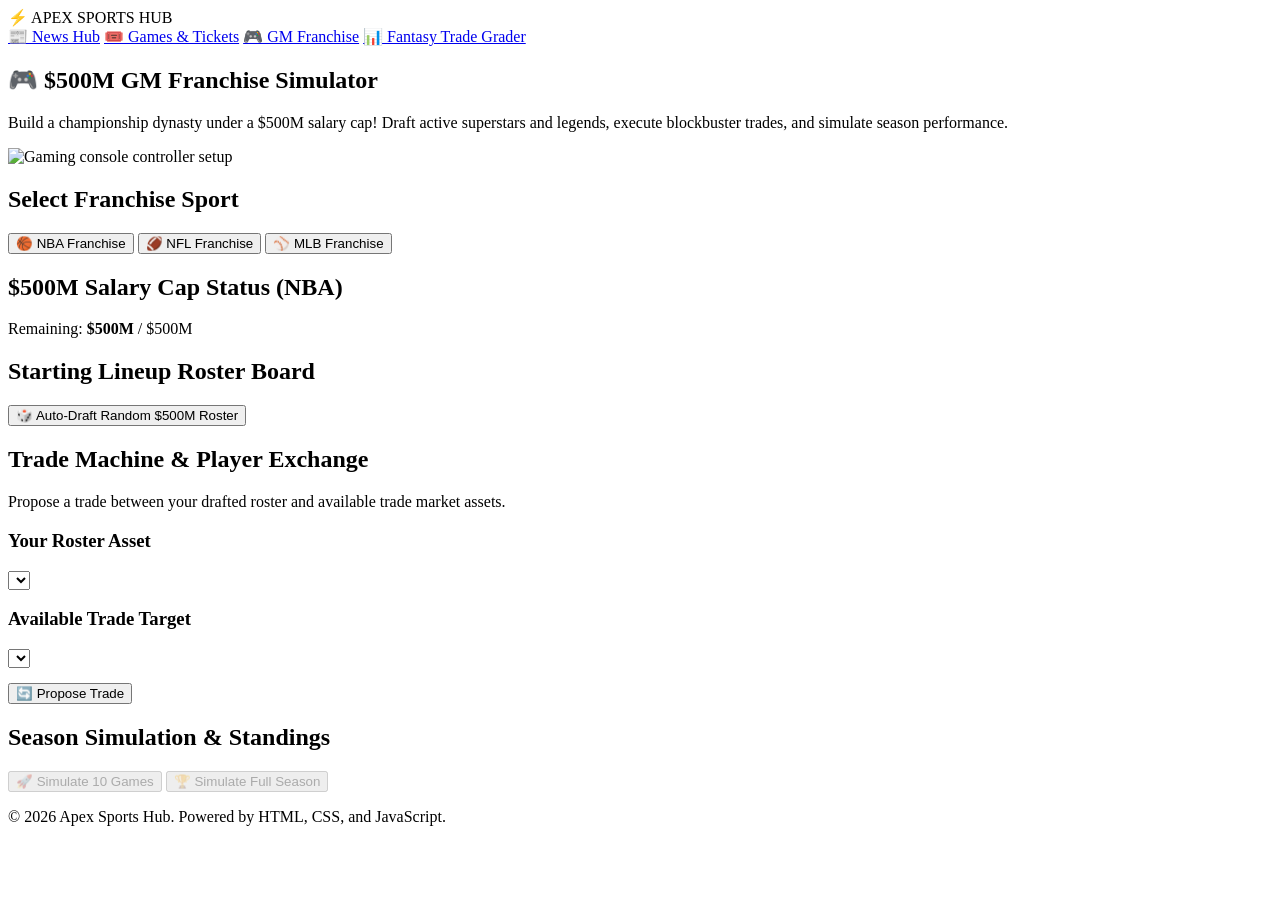
==== fantasy.html @ b6378f0c "Add initial fantasy.html structure and content" ====
<!DOCTYPE html>
<html lang="en">
<head>
    <meta charset="UTF-8">
    <meta name="viewport" content="width=device-width, initial-scale=1.0">
    <title>Apex Sports Hub | $500M Multi-Sport GM Simulator</title>
    <link rel="stylesheet" href="styles.css">
</head>
<body>
    <!-- GLOBAL NAVIGATION MENU BAR -->
    <header class="navbar">
        <div class="nav-container">
            <div class="brand-logo">⚡ APEX SPORTS HUB</div>
            <nav class="nav-links">
                <a href="index.html" class="nav-item">📰 News Hub</a>
                <a href="games.html" class="nav-item">🎟️ Games & Tickets</a>
                <a href="gm.html" class="nav-item active">🎮 GM Franchise</a>
                <a href="fantasy.html" class="nav-item">📊 Fantasy Trade Grader</a>
            </nav>
        </div>
    </header>

    <main class="page-container">
        <!-- HERO SECTION -->
        <section class="hero-card">
            <h1>🎮 $500M GM Franchise Simulator</h1>
            <p>Build a championship dynasty under a $500M salary cap! Draft active superstars and legends, execute blockbuster trades, and simulate season performance.</p>
            <img class="hero-image" src="https://images.unsplash.com/photo-1511512578047-dfb367046420?auto=format&fit=crop&w=1200&q=80" alt="Gaming console controller setup">
        </section>

        <!-- SPORT SELECTOR TABS -->
        <section class="section-card">
            <h2>Select Franchise Sport</h2>
            <div class="sport-tabs">
                <button class="tab-btn active" onclick="switchGMSport('nba')">🏀 NBA Franchise</button>
                <button class="tab-btn" onclick="switchGMSport('nfl')">🏈 NFL Franchise</button>
                <button class="tab-btn" onclick="switchGMSport('mlb')">⚾ MLB Franchise</button>
            </div>
        </section>

        <!-- $500M SALARY CAP TRACKER -->
        <section class="section-card">
            <div class="cap-header">
                <h2>$500M Salary Cap Status (<span id="current-sport-label">NBA</span>)</h2>
                <div class="cap-counter">
                    Remaining: <strong id="cap-remaining">$500M</strong> / $500M
                </div>
            </div>
            <div class="progress-bar-bg">
                <div id="cap-progress-fill" class="progress-bar-fill" style="width: 0%;"></div>
            </div>
        </section>

        <!-- ROSTER DRAFT BOARD -->
        <section class="section-card">
            <h2>Starting Lineup Roster Board</h2>
            <div id="gm-roster-grid" class="roster-grid">
                <!-- Dynamically populated by script.js -->
            </div>
            <button id="draft-random-btn" class="btn-secondary" onclick="autoDraftGMRoster()">🎲 Auto-Draft Random $500M Roster</button>
        </section>

        <!-- INTERACTIVE TRADE MACHINE -->
        <section class="section-card">
            <h2>Trade Machine & Player Exchange</h2>
            <p>Propose a trade between your drafted roster and available trade market assets.</p>
            <div class="trade-grid">
                <div class="trade-column">
                    <h3>Your Roster Asset</h3>
                    <select id="user-trade-select" class="form-select"></select>
                </div>
                <div class="trade-column">
                    <h3>Available Trade Target</h3>
                    <select id="target-trade-select" class="form-select"></select>
                </div>
            </div>
            <button class="btn-primary" onclick="evaluateGMTrade()" style="margin-top: 15px;">🔄 Propose Trade</button>
            <div id="trade-feedback" class="feedback-box"></div>
        </section>

        <!-- SEASON SIMULATOR ENGINE -->
        <section class="section-card">
            <h2>Season Simulation & Standings</h2>
            <div class="sim-controls">
                <button id="sim-10-btn" class="btn-primary" onclick="simulateGMGames(10)" disabled>🚀 Simulate 10 Games</button>
                <button id="sim-season-btn" class="btn-primary" onclick="simulateGMGames(82)" disabled>🏆 Simulate Full Season</button>
            </div>
            <div id="sim-ticker-box" class="sim-ticker" style="display: none;">Ready to simulate...</div>
            <div id="gm-standings-box" class="feedback-box" style="display: none;"></div>
        </section>
    </main>

    <footer class="footer">
        <p>© 2026 Apex Sports Hub. Powered by HTML, CSS, and JavaScript.</p>
    </footer>

    <script src="script.js"></script>
</body>
</html>
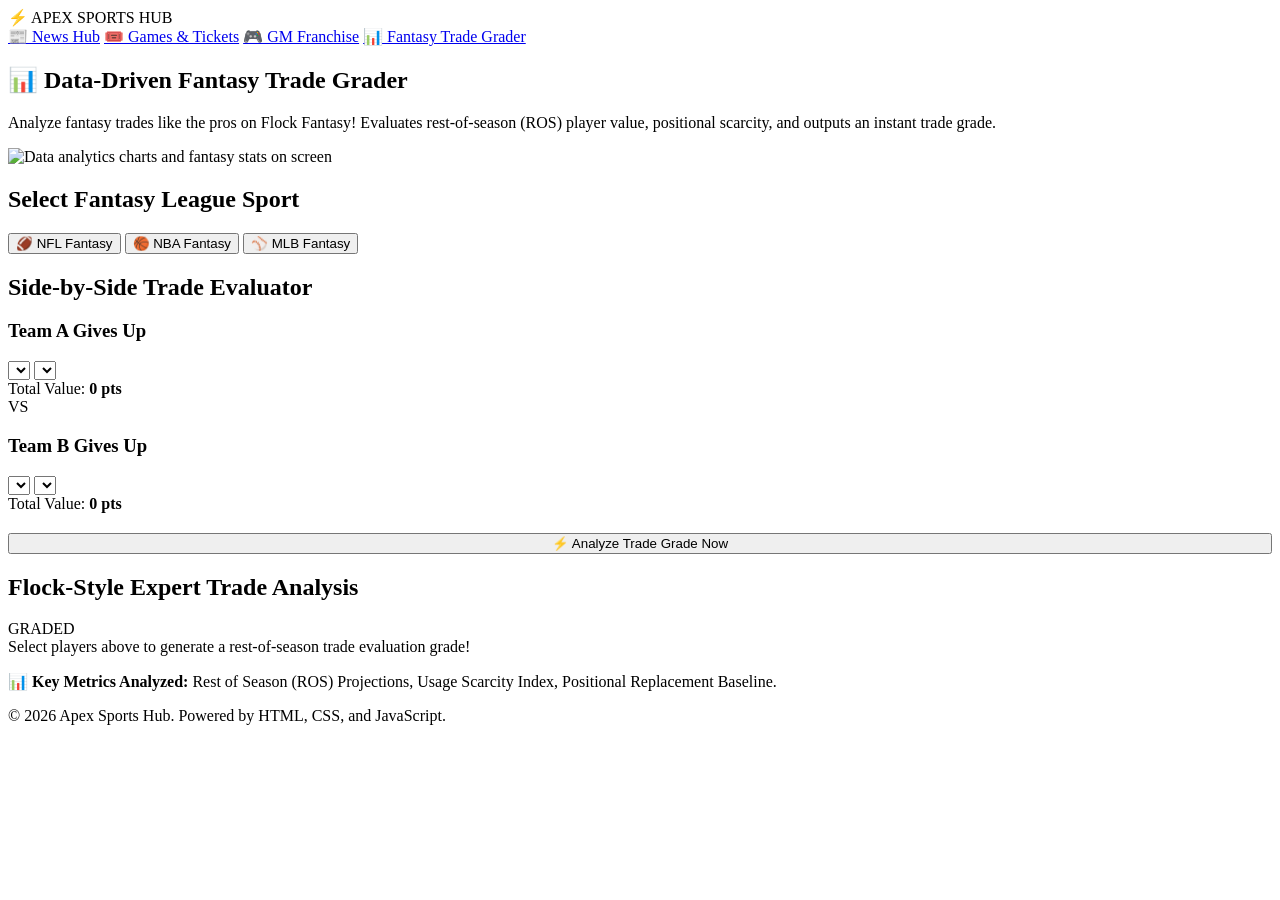
==== commit 0c34bf54: "Update title and content for Fantasy Trade Grader" ====
--- a/fantasy.html
+++ b/fantasy.html
@@ -3,7 +3,7 @@
 <head>
     <meta charset="UTF-8">
     <meta name="viewport" content="width=device-width, initial-scale=1.0">
-    <title>Apex Sports Hub | $500M Multi-Sport GM Simulator</title>
+    <title>Apex Sports Hub | Data-Driven Fantasy Trade Grader</title>
     <link rel="stylesheet" href="styles.css">
 </head>
 <body>
@@ -14,8 +14,8 @@
             <nav class="nav-links">
                 <a href="index.html" class="nav-item">📰 News Hub</a>
                 <a href="games.html" class="nav-item">🎟️ Games & Tickets</a>
-                <a href="gm.html" class="nav-item active">🎮 GM Franchise</a>
-                <a href="fantasy.html" class="nav-item">📊 Fantasy Trade Grader</a>
+                <a href="gm.html" class="nav-item">🎮 GM Franchise</a>
+                <a href="fantasy.html" class="nav-item active">📊 Fantasy Trade Grader</a>
             </nav>
         </div>
     </header>
@@ -23,70 +23,58 @@
     <main class="page-container">
         <!-- HERO SECTION -->
         <section class="hero-card">
-            <h1>🎮 $500M GM Franchise Simulator</h1>
-            <p>Build a championship dynasty under a $500M salary cap! Draft active superstars and legends, execute blockbuster trades, and simulate season performance.</p>
-            <img class="hero-image" src="https://images.unsplash.com/photo-1511512578047-dfb367046420?auto=format&fit=crop&w=1200&q=80" alt="Gaming console controller setup">
+            <h1>📊 Data-Driven Fantasy Trade Grader</h1>
+            <p>Analyze fantasy trades like the pros on Flock Fantasy! Evaluates rest-of-season (ROS) player value, positional scarcity, and outputs an instant trade grade.</p>
+            <img class="hero-image" src="https://images.unsplash.com/photo-1460925895917-afdab827c52f?auto=format&fit=crop&w=1200&q=80" alt="Data analytics charts and fantasy stats on screen">
         </section>
 
         <!-- SPORT SELECTOR TABS -->
         <section class="section-card">
-            <h2>Select Franchise Sport</h2>
+            <h2>Select Fantasy League Sport</h2>
             <div class="sport-tabs">
-                <button class="tab-btn active" onclick="switchGMSport('nba')">🏀 NBA Franchise</button>
-                <button class="tab-btn" onclick="switchGMSport('nfl')">🏈 NFL Franchise</button>
-                <button class="tab-btn" onclick="switchGMSport('mlb')">⚾ MLB Franchise</button>
+                <button class="tab-btn active" onclick="switchFantasySport('nfl')">🏈 NFL Fantasy</button>
+                <button class="tab-btn" onclick="switchFantasySport('nba')">🏀 NBA Fantasy</button>
+                <button class="tab-btn" onclick="switchFantasySport('mlb')">⚾ MLB Fantasy</button>
             </div>
         </section>
 
-        <!-- $500M SALARY CAP TRACKER -->
+        <!-- FANTASY TRADE EVALUATOR -->
         <section class="section-card">
-            <div class="cap-header">
-                <h2>$500M Salary Cap Status (<span id="current-sport-label">NBA</span>)</h2>
-                <div class="cap-counter">
-                    Remaining: <strong id="cap-remaining">$500M</strong> / $500M
+            <h2>Side-by-Side Trade Evaluator</h2>
+            <div class="trade-evaluator-grid">
+                <!-- TEAM A GIVES -->
+                <div class="eval-column">
+                    <h3 class="team-title text-primary">Team A Gives Up</h3>
+                    <select id="fantasy-teamA-p1" class="form-select" onchange="calculateFantasyTrade()"></select>
+                    <select id="fantasy-teamA-p2" class="form-select" onchange="calculateFantasyTrade()"></select>
+                    <div class="value-summary">Total Value: <strong id="val-teamA">0 pts</strong></div>
+                </div>
+
+                <!-- TRADE VS BADGE -->
+                <div class="eval-vs">VS</div>
+
+                <!-- TEAM B GIVES -->
+                <div class="eval-column">
+                    <h3 class="team-title text-accent">Team B Gives Up</h3>
+                    <select id="fantasy-teamB-p1" class="form-select" onchange="calculateFantasyTrade()"></select>
+                    <select id="fantasy-teamB-p2" class="form-select" onchange="calculateFantasyTrade()"></select>
+                    <div class="value-summary">Total Value: <strong id="val-teamB">0 pts</strong></div>
                 </div>
             </div>
-            <div class="progress-bar-bg">
-                <div id="cap-progress-fill" class="progress-bar-fill" style="width: 0%;"></div>
-            </div>
+
+            <button class="btn-primary" onclick="calculateFantasyTrade()" style="width: 100%; margin-top: 20px;">⚡ Analyze Trade Grade Now</button>
         </section>
 
-        <!-- ROSTER DRAFT BOARD -->
+        <!-- TRADE GRADE BREAKDOWN RESULT DISPLAY -->
         <section class="section-card">
-            <h2>Starting Lineup Roster Board</h2>
-            <div id="gm-roster-grid" class="roster-grid">
-                <!-- Dynamically populated by script.js -->
+            <h2>Flock-Style Expert Trade Analysis</h2>
+            <div class="grade-container">
+                <div id="grade-badge" class="grade-badge badge-neutral">GRADED</div>
+                <div id="grade-verdict" class="grade-verdict">Select players above to generate a rest-of-season trade evaluation grade!</div>
             </div>
-            <button id="draft-random-btn" class="btn-secondary" onclick="autoDraftGMRoster()">🎲 Auto-Draft Random $500M Roster</button>
-        </section>
-
-        <!-- INTERACTIVE TRADE MACHINE -->
-        <section class="section-card">
-            <h2>Trade Machine & Player Exchange</h2>
-            <p>Propose a trade between your drafted roster and available trade market assets.</p>
-            <div class="trade-grid">
-                <div class="trade-column">
-                    <h3>Your Roster Asset</h3>
-                    <select id="user-trade-select" class="form-select"></select>
-                </div>
-                <div class="trade-column">
-                    <h3>Available Trade Target</h3>
-                    <select id="target-trade-select" class="form-select"></select>
-                </div>
+            <div id="grade-breakdown-box" class="feedback-box">
+                <p>📊 <strong>Key Metrics Analyzed:</strong> Rest of Season (ROS) Projections, Usage Scarcity Index, Positional Replacement Baseline.</p>
             </div>
-            <button class="btn-primary" onclick="evaluateGMTrade()" style="margin-top: 15px;">🔄 Propose Trade</button>
-            <div id="trade-feedback" class="feedback-box"></div>
-        </section>
-
-        <!-- SEASON SIMULATOR ENGINE -->
-        <section class="section-card">
-            <h2>Season Simulation & Standings</h2>
-            <div class="sim-controls">
-                <button id="sim-10-btn" class="btn-primary" onclick="simulateGMGames(10)" disabled>🚀 Simulate 10 Games</button>
-                <button id="sim-season-btn" class="btn-primary" onclick="simulateGMGames(82)" disabled>🏆 Simulate Full Season</button>
-            </div>
-            <div id="sim-ticker-box" class="sim-ticker" style="display: none;">Ready to simulate...</div>
-            <div id="gm-standings-box" class="feedback-box" style="display: none;"></div>
         </section>
     </main>
 
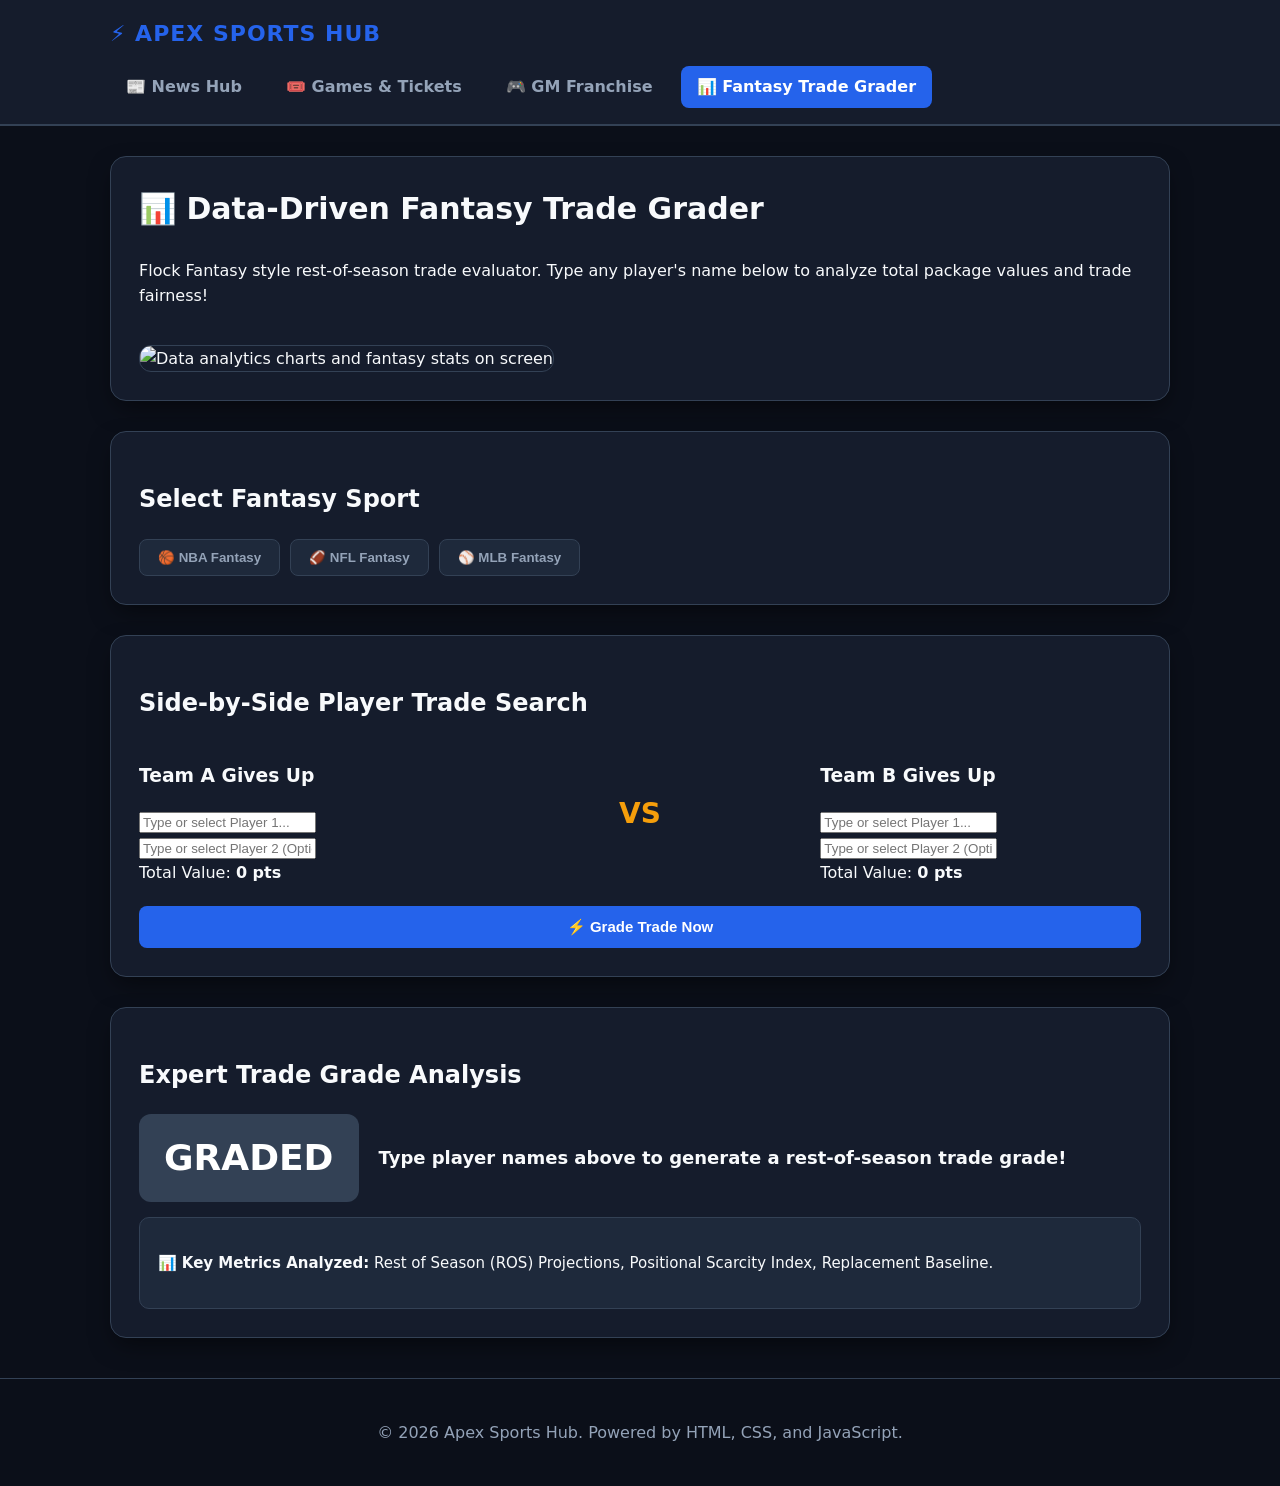
==== commit e728c4b2: "Refactor fantasy.html for improved clarity and functionality" ====
--- a/fantasy.html
+++ b/fantasy.html
@@ -7,7 +7,6 @@
     <link rel="stylesheet" href="styles.css">
 </head>
 <body>
-    <!-- GLOBAL NAVIGATION MENU BAR -->
     <header class="navbar">
         <div class="nav-container">
             <div class="brand-logo">⚡ APEX SPORTS HUB</div>
@@ -21,59 +20,60 @@
     </header>
 
     <main class="page-container">
-        <!-- HERO SECTION -->
         <section class="hero-card">
             <h1>📊 Data-Driven Fantasy Trade Grader</h1>
-            <p>Analyze fantasy trades like the pros on Flock Fantasy! Evaluates rest-of-season (ROS) player value, positional scarcity, and outputs an instant trade grade.</p>
+            <p>Flock Fantasy style rest-of-season trade evaluator. Type any player's name below to analyze total package values and trade fairness!</p>
             <img class="hero-image" src="https://images.unsplash.com/photo-1460925895917-afdab827c52f?auto=format&fit=crop&w=1200&q=80" alt="Data analytics charts and fantasy stats on screen">
         </section>
 
-        <!-- SPORT SELECTOR TABS -->
+        <!-- SPORT SELECTOR -->
         <section class="section-card">
-            <h2>Select Fantasy League Sport</h2>
+            <h2>Select Fantasy Sport</h2>
             <div class="sport-tabs">
-                <button class="tab-btn active" onclick="switchFantasySport('nfl')">🏈 NFL Fantasy</button>
-                <button class="tab-btn" onclick="switchFantasySport('nba')">🏀 NBA Fantasy</button>
+                <button class="tab-btn active" onclick="switchFantasySport('nba')">🏀 NBA Fantasy</button>
+                <button class="tab-btn" onclick="switchFantasySport('nfl')">🏈 NFL Fantasy</button>
                 <button class="tab-btn" onclick="switchFantasySport('mlb')">⚾ MLB Fantasy</button>
             </div>
         </section>
 
-        <!-- FANTASY TRADE EVALUATOR -->
+        <!-- GLOBAL DATALIST FOR ALL PLAYERS -->
+        <datalist id="all-players-list"></datalist>
+
+        <!-- TRADE EVALUATOR SEARCH BOXES -->
         <section class="section-card">
-            <h2>Side-by-Side Trade Evaluator</h2>
+            <h2>Side-by-Side Player Trade Search</h2>
             <div class="trade-evaluator-grid">
-                <!-- TEAM A GIVES -->
+                <!-- TEAM A -->
                 <div class="eval-column">
                     <h3 class="team-title text-primary">Team A Gives Up</h3>
-                    <select id="fantasy-teamA-p1" class="form-select" onchange="calculateFantasyTrade()"></select>
-                    <select id="fantasy-teamA-p2" class="form-select" onchange="calculateFantasyTrade()"></select>
+                    <input type="text" id="fantasy-input-A1" class="form-input" list="all-players-list" placeholder="Type or select Player 1..." oninput="calculateFantasyTrade()">
+                    <input type="text" id="fantasy-input-A2" class="form-input" list="all-players-list" placeholder="Type or select Player 2 (Optional)..." oninput="calculateFantasyTrade()">
                     <div class="value-summary">Total Value: <strong id="val-teamA">0 pts</strong></div>
                 </div>
 
-                <!-- TRADE VS BADGE -->
                 <div class="eval-vs">VS</div>
 
-                <!-- TEAM B GIVES -->
+                <!-- TEAM B -->
                 <div class="eval-column">
                     <h3 class="team-title text-accent">Team B Gives Up</h3>
-                    <select id="fantasy-teamB-p1" class="form-select" onchange="calculateFantasyTrade()"></select>
-                    <select id="fantasy-teamB-p2" class="form-select" onchange="calculateFantasyTrade()"></select>
+                    <input type="text" id="fantasy-input-B1" class="form-input" list="all-players-list" placeholder="Type or select Player 1..." oninput="calculateFantasyTrade()">
+                    <input type="text" id="fantasy-input-B2" class="form-input" list="all-players-list" placeholder="Type or select Player 2 (Optional)..." oninput="calculateFantasyTrade()">
                     <div class="value-summary">Total Value: <strong id="val-teamB">0 pts</strong></div>
                 </div>
             </div>
 
-            <button class="btn-primary" onclick="calculateFantasyTrade()" style="width: 100%; margin-top: 20px;">⚡ Analyze Trade Grade Now</button>
+            <button class="btn-primary" onclick="calculateFantasyTrade()" style="width: 100%; margin-top: 20px;">⚡ Grade Trade Now</button>
         </section>
 
-        <!-- TRADE GRADE BREAKDOWN RESULT DISPLAY -->
+        <!-- RESULTS -->
         <section class="section-card">
-            <h2>Flock-Style Expert Trade Analysis</h2>
+            <h2>Expert Trade Grade Analysis</h2>
             <div class="grade-container">
                 <div id="grade-badge" class="grade-badge badge-neutral">GRADED</div>
-                <div id="grade-verdict" class="grade-verdict">Select players above to generate a rest-of-season trade evaluation grade!</div>
+                <div id="grade-verdict" class="grade-verdict">Type player names above to generate a rest-of-season trade grade!</div>
             </div>
             <div id="grade-breakdown-box" class="feedback-box">
-                <p>📊 <strong>Key Metrics Analyzed:</strong> Rest of Season (ROS) Projections, Usage Scarcity Index, Positional Replacement Baseline.</p>
+                <p>📊 <strong>Key Metrics Analyzed:</strong> Rest of Season (ROS) Projections, Positional Scarcity Index, Replacement Baseline.</p>
             </div>
         </section>
     </main>
--- a/styles.css
+++ b/styles.css
@@ -0,0 +1,389 @@
+/* ==================================================
+   UNIVERSAL DESIGN SYSTEM & SPORTS HUB DARK THEME
+================================================== */
+:root {
+    --bg-body: #0b0f19;
+    --bg-card: #151c2c;
+    --bg-inner: #1e293b;
+    --text-main: #f8fafc;
+    --text-muted: #94a3b8;
+    --primary: #2563eb;
+    --primary-hover: #1d4ed8;
+    --accent: #f59e0b;
+    --success: #10b981;
+    --danger: #ef4444;
+    --border-color: #334155;
+    --card-shadow: 0 10px 25px -5px rgba(0, 0, 0, 0.5);
+}
+
+* {
+    box-sizing: border-box;
+}
+
+body {
+    font-family: system-ui, -apple-system, BlinkMacSystemFont, "Segoe UI", Roboto, sans-serif;
+    background-color: var(--bg-body);
+    color: var(--text-main);
+    line-height: 1.6;
+    margin: 0;
+    padding: 0;
+}
+
+/* NAVBAR */
+.navbar {
+    background-color: var(--bg-card);
+    border-bottom: 2px solid var(--border-color);
+    position: sticky;
+    top: 0;
+    z-index: 1000;
+}
+
+.nav-container {
+    max-width: 1100px;
+    margin: 0 auto;
+    padding: 16px 20px;
+    display: flex;
+    justify-content: space-between;
+    align-items: center;
+    flex-wrap: wrap;
+    gap: 15px;
+}
+
+.brand-logo {
+    font-size: 22px;
+    font-weight: 900;
+    color: var(--primary);
+    letter-spacing: 1px;
+}
+
+.nav-links {
+    display: flex;
+    gap: 12px;
+    flex-wrap: wrap;
+}
+
+.nav-item {
+    color: var(--text-muted);
+    text-decoration: none;
+    padding: 8px 16px;
+    border-radius: 8px;
+    font-weight: 700;
+    transition: all 0.2s ease;
+}
+
+.nav-item.active, .nav-item:hover {
+    background-color: var(--primary);
+    color: #ffffff;
+}
+
+/* TICKER MARQUEE */
+.ticker-bar {
+    background-color: var(--primary);
+    color: #ffffff;
+    padding: 8px 0;
+    overflow: hidden;
+    white-space: nowrap;
+    font-size: 14px;
+}
+
+.ticker-content {
+    display: inline-block;
+    padding-left: 100%;
+    animation: marquee 25s linear infinite;
+}
+
+@keyframes marquee {
+    0% { transform: translate(0, 0); }
+    100% { transform: translate(-100%, 0); }
+}
+
+/* CONTAINER & CARDS */
+.page-container {
+    max-width: 1100px;
+    margin: 30px auto;
+    padding: 0 20px;
+}
+
+.hero-card, .section-card {
+    background-color: var(--bg-card);
+    border: 1px solid var(--border-color);
+    border-radius: 16px;
+    padding: 28px;
+    margin-bottom: 30px;
+    box-shadow: var(--card-shadow);
+}
+
+.hero-card h1 {
+    margin-top: 0;
+    font-size: 30px;
+    color: var(--text-main);
+}
+
+.hero-image, .page-img {
+    width: 100%;
+    max-height: 380px;
+    object-fit: cover;
+    border-radius: 12px;
+    margin-top: 20px;
+    border: 1px solid var(--border-color);
+}
+
+/* BADGES & BUTTONS */
+.badge {
+    font-size: 12px;
+    font-weight: 800;
+    padding: 4px 10px;
+    border-radius: 6px;
+    color: white;
+    display: inline-block;
+}
+
+.badge-nba { background-color: #e67e22; }
+.badge-nfl { background-color: #c0392b; }
+.badge-mlb { background-color: #27ae60; }
+
+.btn-primary, .btn-secondary {
+    padding: 12px 20px;
+    font-size: 15px;
+    font-weight: 700;
+    border-radius: 8px;
+    border: none;
+    cursor: pointer;
+    transition: all 0.2s ease;
+}
+
+.btn-primary { background-color: var(--primary); color: white; }
+.btn-primary:hover:not(:disabled) { background-color: var(--primary-hover); }
+.btn-primary:disabled { opacity: 0.5; cursor: not-allowed; }
+
+.btn-secondary { background-color: var(--accent); color: white; }
+.btn-secondary:hover { opacity: 0.9; }
+
+.filter-buttons, .sport-tabs {
+    display: flex;
+    gap: 10px;
+    flex-wrap: wrap;
+}
+
+.filter-btn, .tab-btn {
+    background-color: var(--bg-inner);
+    color: var(--text-muted);
+    border: 1px solid var(--border-color);
+    padding: 10px 18px;
+    border-radius: 8px;
+    font-weight: 700;
+    cursor: pointer;
+}
+
+.filter-btn.active, .tab-btn.active {
+    background-color: var(--primary);
+    color: white;
+    border-color: var(--primary);
+}
+
+/* NEWS & CARDS GRID */
+.cards-grid {
+    display: grid;
+    grid-template-columns: repeat(auto-fit, minmax(300px, 1fr));
+    gap: 20px;
+    margin-top: 20px;
+}
+
+.content-card {
+    background-color: var(--bg-inner);
+    border: 1px solid var(--border-color);
+    border-radius: 12px;
+    padding: 20px;
+}
+
+.action-link {
+    color: var(--primary);
+    text-decoration: none;
+    font-weight: 700;
+    display: inline-block;
+    margin-top: 10px;
+}
+
+.action-link:hover { text-decoration: underline; }
+
+/* GAMES & TICKETS */
+.games-list {
+    display: flex;
+    flex-direction: column;
+    gap: 20px;
+}
+
+.game-card {
+    background-color: var(--bg-inner);
+    border: 1px solid var(--border-color);
+    border-radius: 12px;
+    padding: 20px;
+}
+
+.game-header {
+    display: flex;
+    justify-content: space-between;
+    align-items: center;
+    margin-bottom: 12px;
+}
+
+.status-live { color: var(--danger); font-weight: 800; }
+.status-final { color: var(--text-muted); font-weight: 800; }
+.status-upcoming { color: var(--success); font-weight: 800; }
+
+.game-matchup {
+    display: flex;
+    justify-content: space-between;
+    align-items: center;
+    font-size: 18px;
+    font-weight: 800;
+    margin: 15px 0;
+}
+
+.deal-pill {
+    background-color: rgba(245, 158, 11, 0.15);
+    color: var(--accent);
+    padding: 4px 10px;
+    border-radius: 6px;
+    font-size: 13px;
+    font-weight: 700;
+}
+
+.ticket-actions {
+    display: flex;
+    gap: 10px;
+    flex-wrap: wrap;
+    margin-top: 15px;
+}
+
+.ticket-btn {
+    text-decoration: none;
+    padding: 10px 16px;
+    border-radius: 8px;
+    font-weight: 700;
+    font-size: 14px;
+}
+
+.btn-seatgeek { background-color: #eb6864; color: white; }
+.btn-stubhub { background-color: #003366; color: white; }
+.btn-ticketmaster { background-color: #026cdf; color: white; }
+
+/* DATA TABLES */
+.data-table {
+    width: 100%;
+    border-collapse: collapse;
+    margin-top: 15px;
+}
+
+.data-table th, .data-table td {
+    padding: 12px 16px;
+    border: 1px solid var(--border-color);
+    text-align: left;
+}
+
+.data-table th { background-color: var(--bg-inner); color: var(--primary); }
+
+/* GM & FANTASY STYLES */
+.cap-header {
+    display: flex;
+    justify-content: space-between;
+    align-items: center;
+    flex-wrap: wrap;
+}
+
+.progress-bar-bg {
+    width: 100%;
+    height: 14px;
+    background-color: var(--border-color);
+    border-radius: 8px;
+    overflow: hidden;
+    margin-top: 10px;
+}
+
+.progress-bar-fill {
+    height: 100%;
+    background-color: var(--accent);
+    transition: width 0.3s ease;
+}
+
+.roster-grid {
+    display: grid;
+    grid-template-columns: repeat(auto-fit, minmax(150px, 1fr));
+    gap: 15px;
+    margin: 20px 0;
+}
+
+.gm-slot-card {
+    background-color: var(--bg-inner);
+    border: 1px solid var(--border-color);
+    border-radius: 10px;
+    padding: 15px;
+    text-align: center;
+}
+
+.gm-slot-card strong { display: block; color: var(--primary); font-size: 16px; }
+
+.form-select {
+    width: 100%;
+    background-color: var(--bg-inner);
+    color: var(--text-main);
+    border: 1px solid var(--border-color);
+    padding: 10px;
+    border-radius: 8px;
+    font-size: 14px;
+    margin-bottom: 10px;
+}
+
+.trade-grid, .trade-evaluator-grid {
+    display: grid;
+    grid-template-columns: repeat(auto-fit, minmax(250px, 1fr));
+    gap: 20px;
+    align-items: center;
+    margin-top: 15px;
+}
+
+.eval-vs {
+    text-align: center;
+    font-size: 28px;
+    font-weight: 900;
+    color: var(--accent);
+}
+
+.feedback-box {
+    background-color: var(--bg-inner);
+    border: 1px solid var(--border-color);
+    border-radius: 10px;
+    padding: 18px;
+    margin-top: 15px;
+    font-size: 15px;
+}
+
+.grade-container {
+    display: flex;
+    align-items: center;
+    gap: 20px;
+    margin-top: 15px;
+}
+
+.grade-badge {
+    font-size: 36px;
+    font-weight: 900;
+    padding: 15px 25px;
+    border-radius: 12px;
+    color: white;
+}
+
+.badge-a { background-color: var(--success); }
+.badge-c { background-color: var(--accent); }
+.badge-f { background-color: var(--danger); }
+.badge-neutral { background-color: var(--border-color); }
+
+.grade-verdict { font-size: 18px; font-weight: 700; }
+
+.footer {
+    text-align: center;
+    padding: 25px;
+    border-top: 1px solid var(--border-color);
+    color: var(--text-muted);
+    margin-top: 40px;
+}
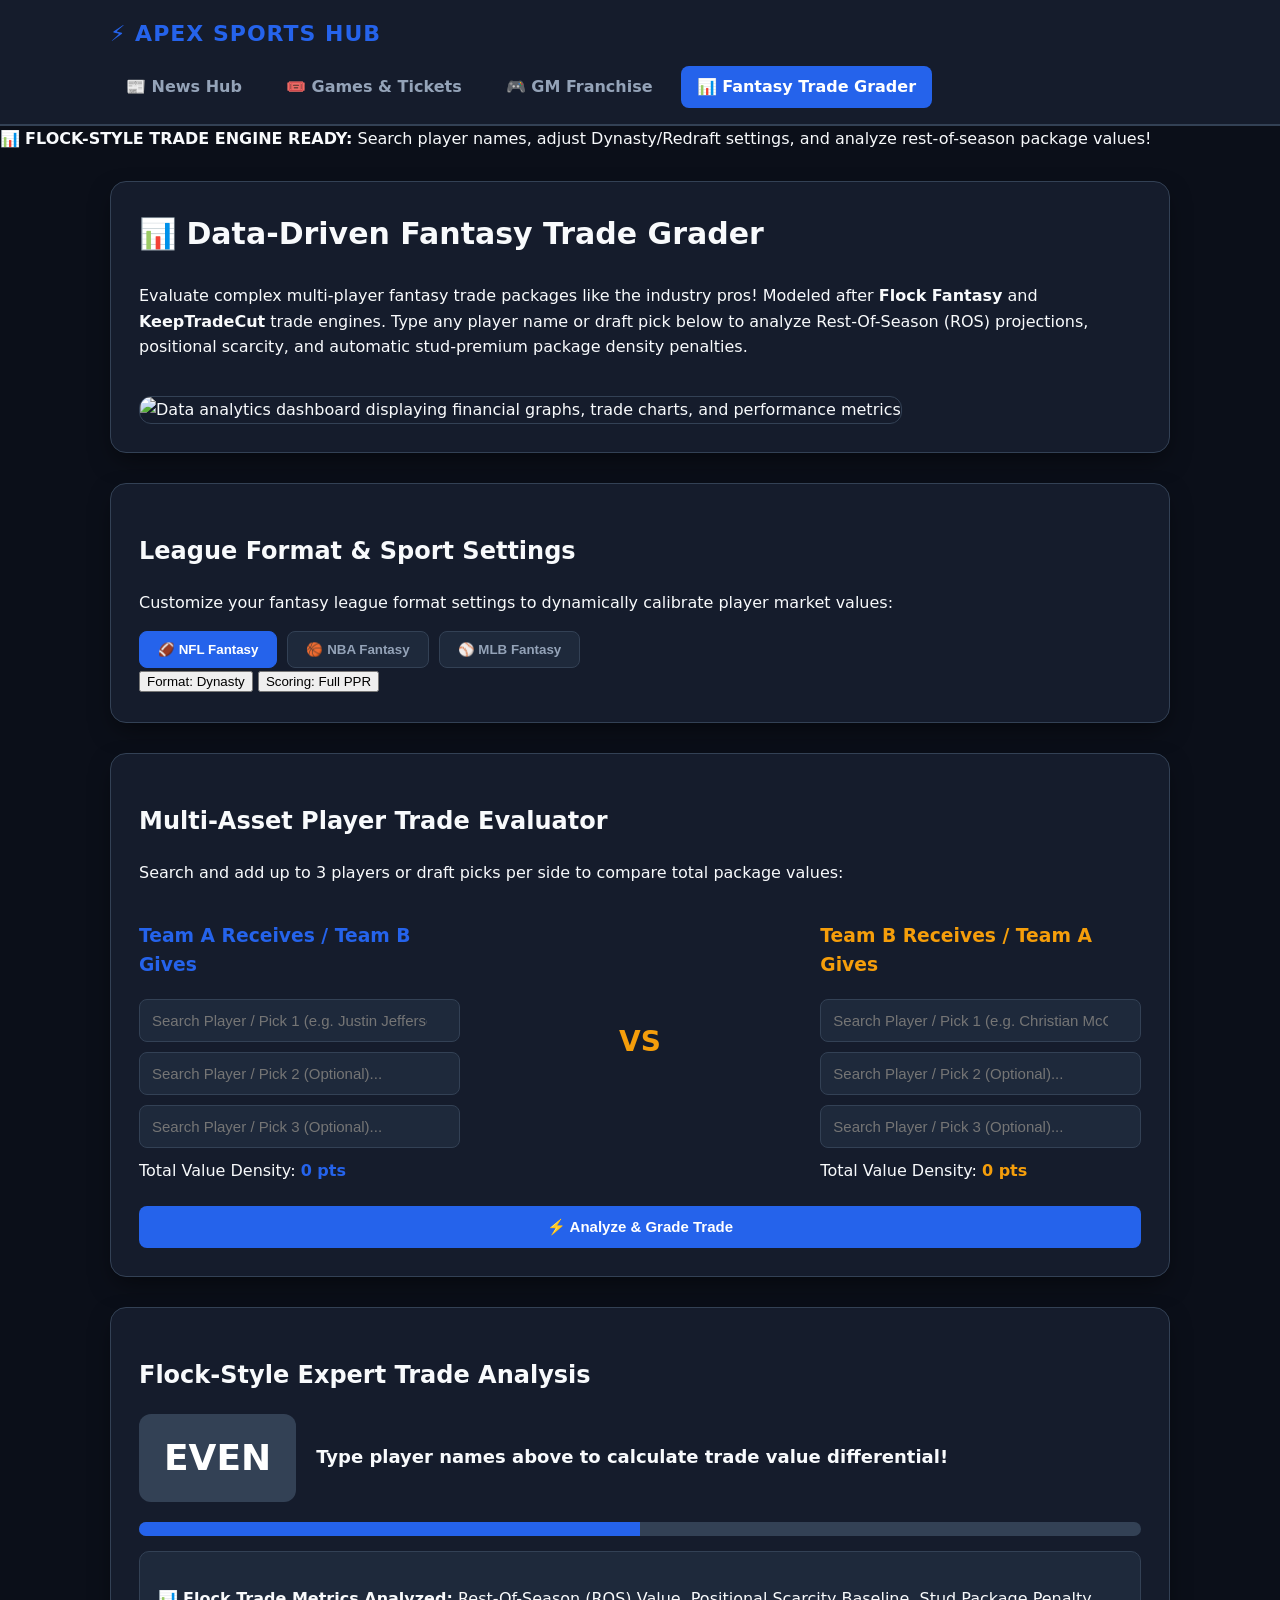
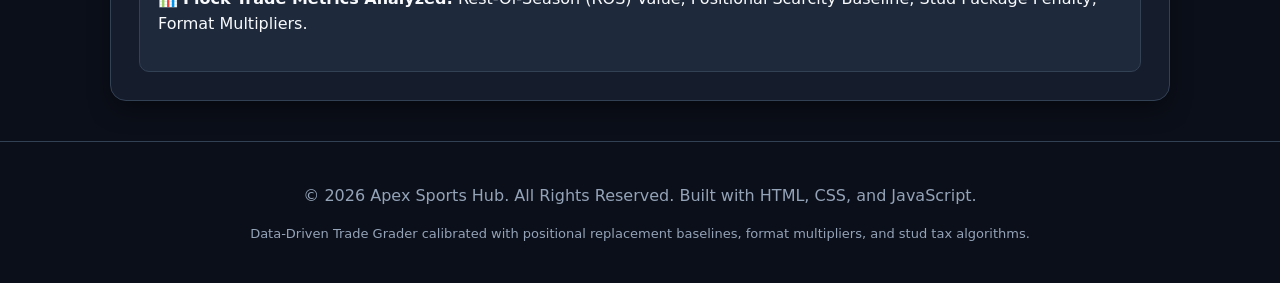
==== commit f5da8ab4: "Enhance metadata and accessibility in fantasy.html" ====
--- a/fantasy.html
+++ b/fantasy.html
@@ -1,87 +1,221 @@
 <!DOCTYPE html>
 <html lang="en">
 <head>
+    <!-- Document Metadata & Encoding -->
     <meta charset="UTF-8">
     <meta name="viewport" content="width=device-width, initial-scale=1.0">
+    <meta name="description" content="Apex Sports Hub - Data-Driven Fantasy Trade Grader modeled after Flock Fantasy and KeepTradeCut. Analyze multi-player trades, rest-of-season projections, and stud premium package penalties across NFL, NBA, and MLB.">
+    <meta name="keywords" content="fantasy trade grader, trade calculator, Flock Fantasy, KeepTradeCut, fantasy football, fantasy basketball, fantasy baseball, dynasty trade calculator, ROS value, stud tax">
+    <meta name="author" content="Apex Sports Development Team">
+    
+    <!-- Open Graph Metadata for Social Media Sharing -->
+    <meta property="og:title" content="Apex Sports Hub | Data-Driven Fantasy Trade Grader">
+    <meta property="og:description" content="Evaluate fantasy trade packages instantly! Modeled after professional trade engines with positional scarcity and stud tax penalties.">
+    <meta property="og:image" content="https://images.unsplash.com/photo-1460925895917-afdab827c52f?auto=format&fit=crop&w=1200&q=80">
+    <meta property="og:type" content="website">
+
+    <!-- Page Title -->
     <title>Apex Sports Hub | Data-Driven Fantasy Trade Grader</title>
+
+    <!-- External Style Sheet Link -->
     <link rel="stylesheet" href="styles.css">
 </head>
 <body>
-    <header class="navbar">
+
+    <!-- ==================================================
+         GLOBAL NAVIGATION BAR
+         Consistent header menu present across all pages
+    ================================================== -->
+    <header class="navbar" aria-label="Global Navigation Header">
         <div class="nav-container">
-            <div class="brand-logo">⚡ APEX SPORTS HUB</div>
-            <nav class="nav-links">
+            <!-- Brand Logo -->
+            <div class="brand-logo" aria-label="Apex Sports Hub Brand Logo">
+                ⚡ APEX SPORTS HUB
+            </div>
+
+            <!-- Global Navigation Links -->
+            <nav class="nav-links" aria-label="Main Navigation Menu">
                 <a href="index.html" class="nav-item">📰 News Hub</a>
                 <a href="games.html" class="nav-item">🎟️ Games & Tickets</a>
                 <a href="gm.html" class="nav-item">🎮 GM Franchise</a>
-                <a href="fantasy.html" class="nav-item active">📊 Fantasy Trade Grader</a>
+                <a href="fantasy.html" class="nav-item active" aria-current="page">📊 Fantasy Trade Grader</a>
             </nav>
         </div>
     </header>
 
+    <!-- ==================================================
+         LIVE TICKER MARQUEE
+    ================================================== -->
+    <div class="ticker-bar" aria-label="Fantasy Trade Grader Ticker">
+        <div class="ticker-content" id="live-ticker-text">
+            📊 <strong>FLOCK-STYLE TRADE ENGINE READY:</strong> Search player names, adjust Dynasty/Redraft settings, and analyze rest-of-season package values!
+        </div>
+    </div>
+
+    <!-- ==================================================
+         MAIN PAGE CONTAINER
+    ================================================== -->
     <main class="page-container">
-        <section class="hero-card">
-            <h1>📊 Data-Driven Fantasy Trade Grader</h1>
-            <p>Flock Fantasy style rest-of-season trade evaluator. Type any player's name below to analyze total package values and trade fairness!</p>
-            <img class="hero-image" src="https://images.unsplash.com/photo-1460925895917-afdab827c52f?auto=format&fit=crop&w=1200&q=80" alt="Data analytics charts and fantasy stats on screen">
-        </section>
-
-        <!-- SPORT SELECTOR -->
-        <section class="section-card">
-            <h2>Select Fantasy Sport</h2>
-            <div class="sport-tabs">
-                <button class="tab-btn active" onclick="switchFantasySport('nba')">🏀 NBA Fantasy</button>
-                <button class="tab-btn" onclick="switchFantasySport('nfl')">🏈 NFL Fantasy</button>
-                <button class="tab-btn" onclick="switchFantasySport('mlb')">⚾ MLB Fantasy</button>
-            </div>
-        </section>
-
-        <!-- GLOBAL DATALIST FOR ALL PLAYERS -->
+
+        <!-- HERO SECTION: Fantasy Trade Grader Banner -->
+        <section class="hero-card" aria-labelledby="hero-title">
+            <h1 id="hero-title">📊 Data-Driven Fantasy Trade Grader</h1>
+            <p>
+                Evaluate complex multi-player fantasy trade packages like the industry pros! Modeled after 
+                <strong>Flock Fantasy</strong> and <strong>KeepTradeCut</strong> trade engines. Type any player name 
+                or draft pick below to analyze Rest-Of-Season (ROS) projections, positional scarcity, 
+                and automatic stud-premium package density penalties.
+            </p>
+
+            <!-- Hero Image Banner -->
+            <img class="hero-image" 
+                 src="https://images.unsplash.com/photo-1460925895917-afdab827c52f?auto=format&fit=crop&w=1200&q=80" 
+                 alt="Data analytics dashboard displaying financial graphs, trade charts, and performance metrics" 
+                 loading="eager">
+        </section>
+
+        <!-- LEAGUE & FORMAT SETTINGS CONTROLS -->
+        <section class="section-card" aria-labelledby="format-heading">
+            <h2 id="format-heading">League Format & Sport Settings</h2>
+            <p>Customize your fantasy league format settings to dynamically calibrate player market values:</p>
+
+            <div class="settings-control-bar">
+                <!-- League Sport Selector Tabs -->
+                <div class="sport-tabs" role="tablist" aria-label="Fantasy League Sport Selector">
+                    <button class="tab-btn active" role="tab" aria-selected="true" onclick="switchFantasySport('nfl')">🏈 NFL Fantasy</button>
+                    <button class="tab-btn" role="tab" aria-selected="false" onclick="switchFantasySport('nba')">🏀 NBA Fantasy</button>
+                    <button class="tab-btn" role="tab" aria-selected="false" onclick="switchFantasySport('mlb')">⚾ MLB Fantasy</button>
+                </div>
+
+                <!-- Format Toggles (Dynasty / Redraft & Scoring Rules) -->
+                <div class="format-toggles" aria-label="League Format Toggles">
+                    <button id="toggle-league-type" class="toggle-pill" onclick="toggleFormatSetting('dynasty')" aria-label="Toggle Dynasty or Redraft Format">Format: <span>Dynasty</span></button>
+                    <button id="toggle-scoring-type" class="toggle-pill" onclick="toggleFormatSetting('scoring')" aria-label="Toggle Scoring Format">Scoring: <span>Full PPR</span></button>
+                </div>
+            </div>
+        </section>
+
+        <!-- GLOBAL DATALIST FOR PLAYER SEARCH AUTOCOMPLETE -->
         <datalist id="all-players-list"></datalist>
 
-        <!-- TRADE EVALUATOR SEARCH BOXES -->
-        <section class="section-card">
-            <h2>Side-by-Side Player Trade Search</h2>
+        <!-- SIDE-BY-SIDE MULTI-ASSET TRADE EVALUATOR -->
+        <section class="section-card" aria-labelledby="evaluator-heading">
+            <h2 id="evaluator-heading">Multi-Asset Player Trade Evaluator</h2>
+            <p>Search and add up to 3 players or draft picks per side to compare total package values:</p>
+
             <div class="trade-evaluator-grid">
-                <!-- TEAM A -->
-                <div class="eval-column">
-                    <h3 class="team-title text-primary">Team A Gives Up</h3>
-                    <input type="text" id="fantasy-input-A1" class="form-input" list="all-players-list" placeholder="Type or select Player 1..." oninput="calculateFantasyTrade()">
-                    <input type="text" id="fantasy-input-A2" class="form-input" list="all-players-list" placeholder="Type or select Player 2 (Optional)..." oninput="calculateFantasyTrade()">
-                    <div class="value-summary">Total Value: <strong id="val-teamA">0 pts</strong></div>
-                </div>
-
-                <div class="eval-vs">VS</div>
-
-                <!-- TEAM B -->
-                <div class="eval-column">
-                    <h3 class="team-title text-accent">Team B Gives Up</h3>
-                    <input type="text" id="fantasy-input-B1" class="form-input" list="all-players-list" placeholder="Type or select Player 1..." oninput="calculateFantasyTrade()">
-                    <input type="text" id="fantasy-input-B2" class="form-input" list="all-players-list" placeholder="Type or select Player 2 (Optional)..." oninput="calculateFantasyTrade()">
-                    <div class="value-summary">Total Value: <strong id="val-teamB">0 pts</strong></div>
-                </div>
-            </div>
-
-            <button class="btn-primary" onclick="calculateFantasyTrade()" style="width: 100%; margin-top: 20px;">⚡ Grade Trade Now</button>
-        </section>
-
-        <!-- RESULTS -->
-        <section class="section-card">
-            <h2>Expert Trade Grade Analysis</h2>
+                
+                <!-- TEAM A COLUMN -->
+                <div class="eval-column" aria-label="Team A Asset Inputs">
+                    <h3 class="team-title text-primary">Team A Receives / Team B Gives</h3>
+                    
+                    <input type="text" 
+                           id="fantasy-input-A1" 
+                           class="form-input" 
+                           list="all-players-list" 
+                           placeholder="Search Player / Pick 1 (e.g. Justin Jefferson)..." 
+                           oninput="calculateFantasyTrade()"
+                           aria-label="Team A Asset Input 1">
+                           
+                    <input type="text" 
+                           id="fantasy-input-A2" 
+                           class="form-input" 
+                           list="all-players-list" 
+                           placeholder="Search Player / Pick 2 (Optional)..." 
+                           oninput="calculateFantasyTrade()"
+                           aria-label="Team A Asset Input 2">
+                           
+                    <input type="text" 
+                           id="fantasy-input-A3" 
+                           class="form-input" 
+                           list="all-players-list" 
+                           placeholder="Search Player / Pick 3 (Optional)..." 
+                           oninput="calculateFantasyTrade()"
+                           aria-label="Team A Asset Input 3">
+
+                    <div class="value-summary">
+                        Total Value Density: <strong id="val-teamA" class="text-primary">0 pts</strong>
+                    </div>
+                </div>
+
+                <!-- VS DIVIDER BADGE -->
+                <div class="eval-vs" aria-hidden="true">VS</div>
+
+                <!-- TEAM B COLUMN -->
+                <div class="eval-column" aria-label="Team B Asset Inputs">
+                    <h3 class="team-title text-accent">Team B Receives / Team A Gives</h3>
+                    
+                    <input type="text" 
+                           id="fantasy-input-B1" 
+                           class="form-input" 
+                           list="all-players-list" 
+                           placeholder="Search Player / Pick 1 (e.g. Christian McCaffrey)..." 
+                           oninput="calculateFantasyTrade()"
+                           aria-label="Team B Asset Input 1">
+                           
+                    <input type="text" 
+                           id="fantasy-input-B2" 
+                           class="form-input" 
+                           list="all-players-list" 
+                           placeholder="Search Player / Pick 2 (Optional)..." 
+                           oninput="calculateFantasyTrade()"
+                           aria-label="Team B Asset Input 2">
+                           
+                    <input type="text" 
+                           id="fantasy-input-B3" 
+                           class="form-input" 
+                           list="all-players-list" 
+                           placeholder="Search Player / Pick 3 (Optional)..." 
+                           oninput="calculateFantasyTrade()"
+                           aria-label="Team B Asset Input 3">
+
+                    <div class="value-summary">
+                        Total Value Density: <strong id="val-teamB" class="text-accent">0 pts</strong>
+                    </div>
+                </div>
+
+            </div>
+
+            <!-- MANUAL CALCULATE ACTION BUTTON -->
+            <button class="btn-primary" onclick="calculateFantasyTrade()" style="width: 100%; margin-top: 22px;">⚡ Analyze & Grade Trade</button>
+        </section>
+
+        <!-- TRADE GRADE ANALYSIS RESULT DISPLAY -->
+        <section class="section-card" aria-labelledby="grade-analysis-heading">
+            <h2 id="grade-analysis-heading">Flock-Style Expert Trade Analysis</h2>
+            
+            <!-- Grade Badge and Verdict Header -->
             <div class="grade-container">
-                <div id="grade-badge" class="grade-badge badge-neutral">GRADED</div>
-                <div id="grade-verdict" class="grade-verdict">Type player names above to generate a rest-of-season trade grade!</div>
-            </div>
-            <div id="grade-breakdown-box" class="feedback-box">
-                <p>📊 <strong>Key Metrics Analyzed:</strong> Rest of Season (ROS) Projections, Positional Scarcity Index, Replacement Baseline.</p>
-            </div>
-        </section>
+                <div id="grade-badge" class="grade-badge badge-neutral" aria-live="polite">EVEN</div>
+                <div id="grade-verdict" class="grade-verdict" aria-live="polite">
+                    Type player names above to calculate trade value differential!
+                </div>
+            </div>
+            
+            <!-- Value Bar Ratio -->
+            <div class="progress-bar-bg" style="margin-top: 20px;" aria-label="Trade Value Share Ratio">
+                <div id="grade-value-bar" class="progress-bar-fill" style="width: 50%; background-color: var(--primary);"></div>
+            </div>
+
+            <!-- Granular Breakdown Box -->
+            <div id="grade-breakdown-box" class="feedback-box" aria-live="polite">
+                <p>📊 <strong>Flock Trade Metrics Analyzed:</strong> Rest-Of-Season (ROS) Value, Positional Scarcity Baseline, Stud Package Penalty, Format Multipliers.</p>
+            </div>
+        </section>
+
     </main>
 
-    <footer class="footer">
-        <p>© 2026 Apex Sports Hub. Powered by HTML, CSS, and JavaScript.</p>
+    <!-- ==================================================
+         FOOTER SECTION
+    ================================================== -->
+    <footer class="footer" role="contentinfo">
+        <p>© 2026 Apex Sports Hub. All Rights Reserved. Built with HTML, CSS, and JavaScript.</p>
+        <p style="font-size: 13px; color: var(--text-muted); margin-top: 6px;">
+            Data-Driven Trade Grader calibrated with positional replacement baselines, format multipliers, and stud tax algorithms.
+        </p>
     </footer>
 
+    <!-- External JavaScript File Link -->
     <script src="script.js"></script>
 </body>
 </html>
--- a/styles.css
+++ b/styles.css
@@ -1,6 +1,4 @@
-/* ==================================================
-   UNIVERSAL DESIGN SYSTEM & SPORTS HUB DARK THEME
-================================================== */
+/* UNIVERSAL DESIGN SYSTEM & SPORTS HUB DARK THEME */
 :root {
     --bg-body: #0b0f19;
     --bg-card: #151c2c;
@@ -16,9 +14,7 @@
     --card-shadow: 0 10px 25px -5px rgba(0, 0, 0, 0.5);
 }
 
-* {
-    box-sizing: border-box;
-}
+* { box-sizing: border-box; }
 
 body {
     font-family: system-ui, -apple-system, BlinkMacSystemFont, "Segoe UI", Roboto, sans-serif;
@@ -29,7 +25,6 @@
     padding: 0;
 }
 
-/* NAVBAR */
 .navbar {
     background-color: var(--bg-card);
     border-bottom: 2px solid var(--border-color);
@@ -49,18 +44,9 @@
     gap: 15px;
 }
 
-.brand-logo {
-    font-size: 22px;
-    font-weight: 900;
-    color: var(--primary);
-    letter-spacing: 1px;
-}
+.brand-logo { font-size: 22px; font-weight: 900; color: var(--primary); letter-spacing: 1px; }
 
-.nav-links {
-    display: flex;
-    gap: 12px;
-    flex-wrap: wrap;
-}
+.nav-links { display: flex; gap: 12px; flex-wrap: wrap; }
 
 .nav-item {
     color: var(--text-muted);
@@ -71,38 +57,9 @@
     transition: all 0.2s ease;
 }
 
-.nav-item.active, .nav-item:hover {
-    background-color: var(--primary);
-    color: #ffffff;
-}
+.nav-item.active, .nav-item:hover { background-color: var(--primary); color: #ffffff; }
 
-/* TICKER MARQUEE */
-.ticker-bar {
-    background-color: var(--primary);
-    color: #ffffff;
-    padding: 8px 0;
-    overflow: hidden;
-    white-space: nowrap;
-    font-size: 14px;
-}
-
-.ticker-content {
-    display: inline-block;
-    padding-left: 100%;
-    animation: marquee 25s linear infinite;
-}
-
-@keyframes marquee {
-    0% { transform: translate(0, 0); }
-    100% { transform: translate(-100%, 0); }
-}
-
-/* CONTAINER & CARDS */
-.page-container {
-    max-width: 1100px;
-    margin: 30px auto;
-    padding: 0 20px;
-}
+.page-container { max-width: 1100px; margin: 30px auto; padding: 0 20px; }
 
 .hero-card, .section-card {
     background-color: var(--bg-card);
@@ -113,31 +70,18 @@
     box-shadow: var(--card-shadow);
 }
 
-.hero-card h1 {
-    margin-top: 0;
-    font-size: 30px;
-    color: var(--text-main);
-}
+.hero-card h1 { margin-top: 0; font-size: 30px; }
 
-.hero-image, .page-img {
+.hero-image {
     width: 100%;
-    max-height: 380px;
+    max-height: 360px;
     object-fit: cover;
     border-radius: 12px;
     margin-top: 20px;
     border: 1px solid var(--border-color);
 }
 
-/* BADGES & BUTTONS */
-.badge {
-    font-size: 12px;
-    font-weight: 800;
-    padding: 4px 10px;
-    border-radius: 6px;
-    color: white;
-    display: inline-block;
-}
-
+.badge { font-size: 12px; font-weight: 800; padding: 4px 10px; border-radius: 6px; color: white; display: inline-block; }
 .badge-nba { background-color: #e67e22; }
 .badge-nfl { background-color: #c0392b; }
 .badge-mlb { background-color: #27ae60; }
@@ -154,18 +98,10 @@
 
 .btn-primary { background-color: var(--primary); color: white; }
 .btn-primary:hover:not(:disabled) { background-color: var(--primary-hover); }
-.btn-primary:disabled { opacity: 0.5; cursor: not-allowed; }
+.btn-secondary { background-color: var(--accent); color: white; }
 
-.btn-secondary { background-color: var(--accent); color: white; }
-.btn-secondary:hover { opacity: 0.9; }
-
-.filter-buttons, .sport-tabs {
-    display: flex;
-    gap: 10px;
-    flex-wrap: wrap;
-}
-
-.filter-btn, .tab-btn {
+.sport-tabs { display: flex; gap: 10px; flex-wrap: wrap; }
+.tab-btn {
     background-color: var(--bg-inner);
     color: var(--text-muted);
     border: 1px solid var(--border-color);
@@ -174,216 +110,66 @@
     font-weight: 700;
     cursor: pointer;
 }
+.tab-btn.active { background-color: var(--primary); color: white; border-color: var(--primary); }
 
-.filter-btn.active, .tab-btn.active {
-    background-color: var(--primary);
-    color: white;
-    border-color: var(--primary);
+.form-input, .form-select {
+    width: 100%;
+    background-color: var(--bg-inner);
+    color: var(--text-main);
+    border: 1px solid var(--border-color);
+    padding: 12px;
+    border-radius: 8px;
+    font-size: 15px;
+    margin-bottom: 10px;
+    outline: none;
 }
+.form-input:focus { border-color: var(--primary); }
 
-/* NEWS & CARDS GRID */
-.cards-grid {
-    display: grid;
-    grid-template-columns: repeat(auto-fit, minmax(300px, 1fr));
-    gap: 20px;
-    margin-top: 20px;
-}
+.add-player-row { display: flex; gap: 10px; flex-wrap: wrap; align-items: center; }
 
-.content-card {
-    background-color: var(--bg-inner);
-    border: 1px solid var(--border-color);
-    border-radius: 12px;
-    padding: 20px;
-}
-
-.action-link {
-    color: var(--primary);
-    text-decoration: none;
-    font-weight: 700;
-    display: inline-block;
-    margin-top: 10px;
-}
-
-.action-link:hover { text-decoration: underline; }
-
-/* GAMES & TICKETS */
-.games-list {
-    display: flex;
-    flex-direction: column;
-    gap: 20px;
-}
-
-.game-card {
-    background-color: var(--bg-inner);
-    border: 1px solid var(--border-color);
-    border-radius: 12px;
-    padding: 20px;
-}
-
-.game-header {
-    display: flex;
-    justify-content: space-between;
-    align-items: center;
-    margin-bottom: 12px;
-}
-
+.games-list { display: flex; flex-direction: column; gap: 20px; }
+.game-card { background-color: var(--bg-inner); border: 1px solid var(--border-color); border-radius: 12px; padding: 20px; }
+.game-header { display: flex; justify-content: space-between; align-items: center; margin-bottom: 10px; }
+.game-matchup { display: flex; justify-content: space-between; font-size: 18px; font-weight: 800; margin: 12px 0; }
 .status-live { color: var(--danger); font-weight: 800; }
 .status-final { color: var(--text-muted); font-weight: 800; }
 .status-upcoming { color: var(--success); font-weight: 800; }
 
-.game-matchup {
-    display: flex;
-    justify-content: space-between;
-    align-items: center;
-    font-size: 18px;
-    font-weight: 800;
-    margin: 15px 0;
-}
-
-.deal-pill {
-    background-color: rgba(245, 158, 11, 0.15);
-    color: var(--accent);
-    padding: 4px 10px;
-    border-radius: 6px;
-    font-size: 13px;
-    font-weight: 700;
-}
-
-.ticket-actions {
-    display: flex;
-    gap: 10px;
-    flex-wrap: wrap;
-    margin-top: 15px;
-}
-
+.ticket-actions { display: flex; gap: 10px; flex-wrap: wrap; margin-top: 15px; }
 .ticket-btn {
     text-decoration: none;
     padding: 10px 16px;
     border-radius: 8px;
     font-weight: 700;
     font-size: 14px;
+    color: white;
 }
+.btn-seatgeek { background-color: #eb6864; }
+.btn-stubhub { background-color: #003366; }
+.btn-ticketmaster { background-color: #026cdf; }
 
-.btn-seatgeek { background-color: #eb6864; color: white; }
-.btn-stubhub { background-color: #003366; color: white; }
-.btn-ticketmaster { background-color: #026cdf; color: white; }
-
-/* DATA TABLES */
-.data-table {
-    width: 100%;
-    border-collapse: collapse;
-    margin-top: 15px;
-}
-
-.data-table th, .data-table td {
-    padding: 12px 16px;
-    border: 1px solid var(--border-color);
-    text-align: left;
-}
-
-.data-table th { background-color: var(--bg-inner); color: var(--primary); }
-
-/* GM & FANTASY STYLES */
-.cap-header {
-    display: flex;
-    justify-content: space-between;
-    align-items: center;
-    flex-wrap: wrap;
-}
-
-.progress-bar-bg {
-    width: 100%;
-    height: 14px;
-    background-color: var(--border-color);
-    border-radius: 8px;
-    overflow: hidden;
-    margin-top: 10px;
-}
-
-.progress-bar-fill {
-    height: 100%;
-    background-color: var(--accent);
-    transition: width 0.3s ease;
-}
-
-.roster-grid {
-    display: grid;
-    grid-template-columns: repeat(auto-fit, minmax(150px, 1fr));
-    gap: 15px;
-    margin: 20px 0;
-}
-
-.gm-slot-card {
-    background-color: var(--bg-inner);
-    border: 1px solid var(--border-color);
-    border-radius: 10px;
-    padding: 15px;
-    text-align: center;
-}
-
+.roster-grid { display: grid; grid-template-columns: repeat(auto-fit, minmax(160px, 1fr)); gap: 15px; margin: 20px 0; }
+.gm-slot-card { background-color: var(--bg-inner); border: 1px solid var(--border-color); border-radius: 10px; padding: 15px; text-align: center; }
 .gm-slot-card strong { display: block; color: var(--primary); font-size: 16px; }
 
-.form-select {
-    width: 100%;
-    background-color: var(--bg-inner);
-    color: var(--text-main);
-    border: 1px solid var(--border-color);
-    padding: 10px;
-    border-radius: 8px;
-    font-size: 14px;
-    margin-bottom: 10px;
-}
+.trade-grid, .trade-evaluator-grid { display: grid; grid-template-columns: repeat(auto-fit, minmax(250px, 1fr)); gap: 20px; align-items: center; margin-top: 15px; }
+.eval-vs { text-align: center; font-size: 28px; font-weight: 900; color: var(--accent); }
+.feedback-box { background-color: var(--bg-inner); border: 1px solid var(--border-color); border-radius: 10px; padding: 18px; margin-top: 15px; }
 
-.trade-grid, .trade-evaluator-grid {
-    display: grid;
-    grid-template-columns: repeat(auto-fit, minmax(250px, 1fr));
-    gap: 20px;
-    align-items: center;
-    margin-top: 15px;
-}
+.cap-header { display: flex; justify-content: space-between; align-items: center; flex-wrap: wrap; }
+.progress-bar-bg { width: 100%; height: 14px; background-color: var(--border-color); border-radius: 8px; overflow: hidden; margin-top: 10px; }
+.progress-bar-fill { height: 100%; background-color: var(--accent); transition: width 0.3s ease; }
 
-.eval-vs {
-    text-align: center;
-    font-size: 28px;
-    font-weight: 900;
-    color: var(--accent);
-}
-
-.feedback-box {
-    background-color: var(--bg-inner);
-    border: 1px solid var(--border-color);
-    border-radius: 10px;
-    padding: 18px;
-    margin-top: 15px;
-    font-size: 15px;
-}
-
-.grade-container {
-    display: flex;
-    align-items: center;
-    gap: 20px;
-    margin-top: 15px;
-}
-
-.grade-badge {
-    font-size: 36px;
-    font-weight: 900;
-    padding: 15px 25px;
-    border-radius: 12px;
-    color: white;
-}
-
+.grade-container { display: flex; align-items: center; gap: 20px; margin-top: 15px; }
+.grade-badge { font-size: 36px; font-weight: 900; padding: 15px 25px; border-radius: 12px; color: white; }
 .badge-a { background-color: var(--success); }
 .badge-c { background-color: var(--accent); }
 .badge-f { background-color: var(--danger); }
 .badge-neutral { background-color: var(--border-color); }
-
 .grade-verdict { font-size: 18px; font-weight: 700; }
 
-.footer {
-    text-align: center;
-    padding: 25px;
-    border-top: 1px solid var(--border-color);
-    color: var(--text-muted);
-    margin-top: 40px;
-}
+.text-primary { color: var(--primary); }
+.text-accent { color: var(--accent); }
+.text-success { color: var(--success); }
+
+.footer { text-align: center; padding: 25px; border-top: 1px solid var(--border-color); color: var(--text-muted); margin-top: 40px; }
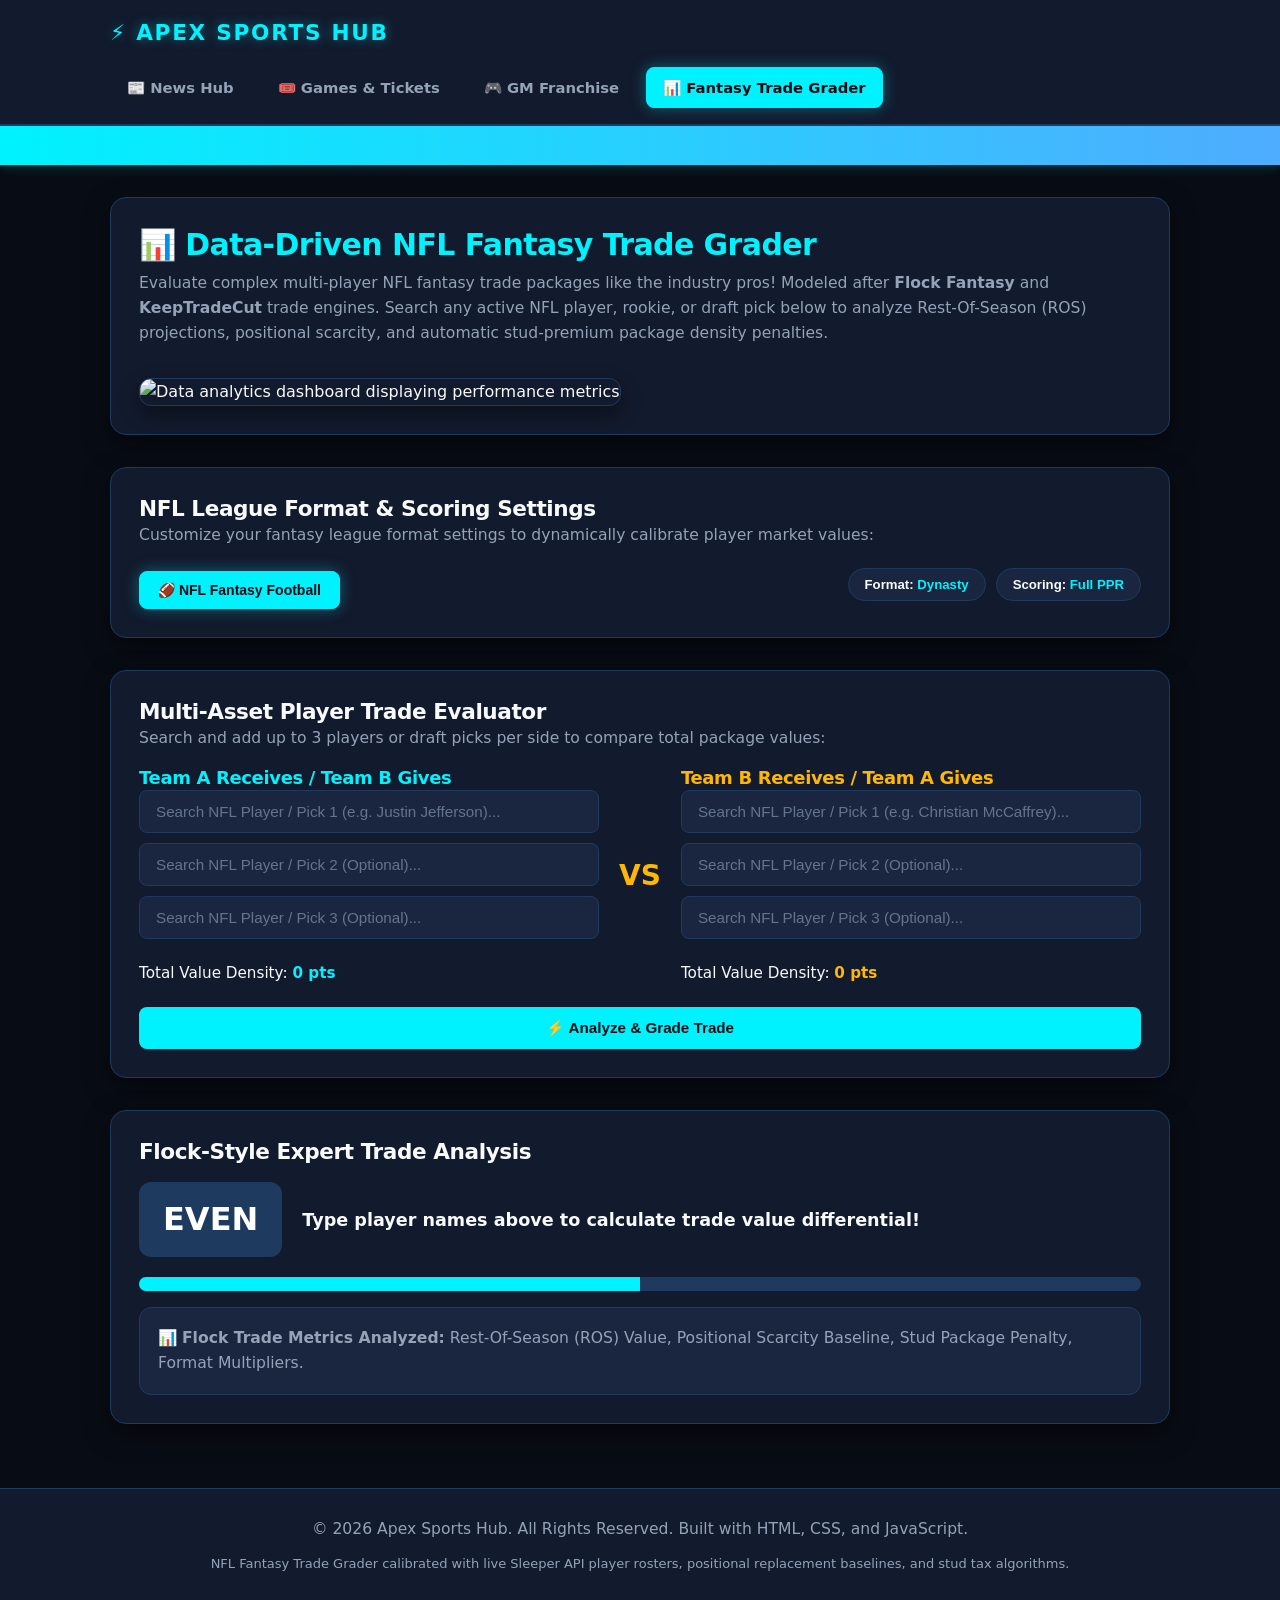
==== commit 594c6030: "Revise fantasy grader for NFL focus Updated metadata and content to focus on NFL fantasy trade gradi" ====
--- a/fantasy.html
+++ b/fantasy.html
@@ -4,18 +4,18 @@
     <!-- Document Metadata & Encoding -->
     <meta charset="UTF-8">
     <meta name="viewport" content="width=device-width, initial-scale=1.0">
-    <meta name="description" content="Apex Sports Hub - Data-Driven Fantasy Trade Grader modeled after Flock Fantasy and KeepTradeCut. Analyze multi-player trades, rest-of-season projections, and stud premium package penalties across NFL, NBA, and MLB.">
-    <meta name="keywords" content="fantasy trade grader, trade calculator, Flock Fantasy, KeepTradeCut, fantasy football, fantasy basketball, fantasy baseball, dynasty trade calculator, ROS value, stud tax">
+    <meta name="description" content="Apex Sports Hub - Data-Driven NFL Fantasy Trade Grader modeled after Flock Fantasy and KeepTradeCut. Analyze multi-player trades, rest-of-season projections, and stud premium package penalties for NFL fantasy football.">
+    <meta name="keywords" content="fantasy trade grader, trade calculator, Flock Fantasy, KeepTradeCut, fantasy football, dynasty trade calculator, ROS value, stud tax, NFL">
     <meta name="author" content="Apex Sports Development Team">
     
     <!-- Open Graph Metadata for Social Media Sharing -->
-    <meta property="og:title" content="Apex Sports Hub | Data-Driven Fantasy Trade Grader">
-    <meta property="og:description" content="Evaluate fantasy trade packages instantly! Modeled after professional trade engines with positional scarcity and stud tax penalties.">
+    <meta property="og:title" content="Apex Sports Hub | Data-Driven NFL Fantasy Trade Grader">
+    <meta property="og:description" content="Evaluate NFL fantasy trade packages instantly! Modeled after professional trade engines with positional scarcity and stud tax penalties.">
     <meta property="og:image" content="https://images.unsplash.com/photo-1460925895917-afdab827c52f?auto=format&fit=crop&w=1200&q=80">
     <meta property="og:type" content="website">
 
     <!-- Page Title -->
-    <title>Apex Sports Hub | Data-Driven Fantasy Trade Grader</title>
+    <title>Apex Sports Hub | Data-Driven NFL Fantasy Trade Grader</title>
 
     <!-- External Style Sheet Link -->
     <link rel="stylesheet" href="styles.css">
@@ -24,16 +24,12 @@
 
     <!-- ==================================================
          GLOBAL NAVIGATION BAR
-         Consistent header menu present across all pages
     ================================================== -->
     <header class="navbar" aria-label="Global Navigation Header">
         <div class="nav-container">
-            <!-- Brand Logo -->
             <div class="brand-logo" aria-label="Apex Sports Hub Brand Logo">
                 ⚡ APEX SPORTS HUB
             </div>
-
-            <!-- Global Navigation Links -->
             <nav class="nav-links" aria-label="Main Navigation Menu">
                 <a href="index.html" class="nav-item">📰 News Hub</a>
                 <a href="games.html" class="nav-item">🎟️ Games & Tickets</a>
@@ -48,7 +44,7 @@
     ================================================== -->
     <div class="ticker-bar" aria-label="Fantasy Trade Grader Ticker">
         <div class="ticker-content" id="live-ticker-text">
-            📊 <strong>FLOCK-STYLE TRADE ENGINE READY:</strong> Search player names, adjust Dynasty/Redraft settings, and analyze rest-of-season package values!
+            📊 <strong>FLOCK-STYLE NFL TRADE ENGINE READY:</strong> Search any active NFL player or draft pick, adjust Dynasty/Redraft settings, and analyze package density values!
         </div>
     </div>
 
@@ -57,37 +53,31 @@
     ================================================== -->
     <main class="page-container">
 
-        <!-- HERO SECTION: Fantasy Trade Grader Banner -->
+        <!-- HERO SECTION -->
         <section class="hero-card" aria-labelledby="hero-title">
-            <h1 id="hero-title">📊 Data-Driven Fantasy Trade Grader</h1>
+            <h1 id="hero-title">📊 Data-Driven NFL Fantasy Trade Grader</h1>
             <p>
-                Evaluate complex multi-player fantasy trade packages like the industry pros! Modeled after 
-                <strong>Flock Fantasy</strong> and <strong>KeepTradeCut</strong> trade engines. Type any player name 
-                or draft pick below to analyze Rest-Of-Season (ROS) projections, positional scarcity, 
-                and automatic stud-premium package density penalties.
+                Evaluate complex multi-player NFL fantasy trade packages like the industry pros! Modeled after 
+                <strong>Flock Fantasy</strong> and <strong>KeepTradeCut</strong> trade engines. Search any active NFL player, rookie, 
+                or draft pick below to analyze Rest-Of-Season (ROS) projections, positional scarcity, and automatic stud-premium package density penalties.
             </p>
-
-            <!-- Hero Image Banner -->
             <img class="hero-image" 
                  src="https://images.unsplash.com/photo-1460925895917-afdab827c52f?auto=format&fit=crop&w=1200&q=80" 
-                 alt="Data analytics dashboard displaying financial graphs, trade charts, and performance metrics" 
+                 alt="Data analytics dashboard displaying performance metrics" 
                  loading="eager">
         </section>
 
-        <!-- LEAGUE & FORMAT SETTINGS CONTROLS -->
+        <!-- FORMAT SETTINGS CONTROLS -->
         <section class="section-card" aria-labelledby="format-heading">
-            <h2 id="format-heading">League Format & Sport Settings</h2>
+            <h2 id="format-heading">NFL League Format & Scoring Settings</h2>
             <p>Customize your fantasy league format settings to dynamically calibrate player market values:</p>
 
             <div class="settings-control-bar">
-                <!-- League Sport Selector Tabs -->
-                <div class="sport-tabs" role="tablist" aria-label="Fantasy League Sport Selector">
-                    <button class="tab-btn active" role="tab" aria-selected="true" onclick="switchFantasySport('nfl')">🏈 NFL Fantasy</button>
-                    <button class="tab-btn" role="tab" aria-selected="false" onclick="switchFantasySport('nba')">🏀 NBA Fantasy</button>
-                    <button class="tab-btn" role="tab" aria-selected="false" onclick="switchFantasySport('mlb')">⚾ MLB Fantasy</button>
-                </div>
-
-                <!-- Format Toggles (Dynasty / Redraft & Scoring Rules) -->
+                <div class="sport-tabs">
+                    <button class="tab-btn active" role="tab" aria-selected="true">🏈 NFL Fantasy Football</button>
+                </div>
+
+                <!-- Format Toggles -->
                 <div class="format-toggles" aria-label="League Format Toggles">
                     <button id="toggle-league-type" class="toggle-pill" onclick="toggleFormatSetting('dynasty')" aria-label="Toggle Dynasty or Redraft Format">Format: <span>Dynasty</span></button>
                     <button id="toggle-scoring-type" class="toggle-pill" onclick="toggleFormatSetting('scoring')" aria-label="Toggle Scoring Format">Scoring: <span>Full PPR</span></button>
@@ -113,7 +103,7 @@
                            id="fantasy-input-A1" 
                            class="form-input" 
                            list="all-players-list" 
-                           placeholder="Search Player / Pick 1 (e.g. Justin Jefferson)..." 
+                           placeholder="Search NFL Player / Pick 1 (e.g. Justin Jefferson)..." 
                            oninput="calculateFantasyTrade()"
                            aria-label="Team A Asset Input 1">
                            
@@ -121,7 +111,7 @@
                            id="fantasy-input-A2" 
                            class="form-input" 
                            list="all-players-list" 
-                           placeholder="Search Player / Pick 2 (Optional)..." 
+                           placeholder="Search NFL Player / Pick 2 (Optional)..." 
                            oninput="calculateFantasyTrade()"
                            aria-label="Team A Asset Input 2">
                            
@@ -129,7 +119,7 @@
                            id="fantasy-input-A3" 
                            class="form-input" 
                            list="all-players-list" 
-                           placeholder="Search Player / Pick 3 (Optional)..." 
+                           placeholder="Search NFL Player / Pick 3 (Optional)..." 
                            oninput="calculateFantasyTrade()"
                            aria-label="Team A Asset Input 3">
 
@@ -149,7 +139,7 @@
                            id="fantasy-input-B1" 
                            class="form-input" 
                            list="all-players-list" 
-                           placeholder="Search Player / Pick 1 (e.g. Christian McCaffrey)..." 
+                           placeholder="Search NFL Player / Pick 1 (e.g. Christian McCaffrey)..." 
                            oninput="calculateFantasyTrade()"
                            aria-label="Team B Asset Input 1">
                            
@@ -157,7 +147,7 @@
                            id="fantasy-input-B2" 
                            class="form-input" 
                            list="all-players-list" 
-                           placeholder="Search Player / Pick 2 (Optional)..." 
+                           placeholder="Search NFL Player / Pick 2 (Optional)..." 
                            oninput="calculateFantasyTrade()"
                            aria-label="Team B Asset Input 2">
                            
@@ -165,7 +155,7 @@
                            id="fantasy-input-B3" 
                            class="form-input" 
                            list="all-players-list" 
-                           placeholder="Search Player / Pick 3 (Optional)..." 
+                           placeholder="Search NFL Player / Pick 3 (Optional)..." 
                            oninput="calculateFantasyTrade()"
                            aria-label="Team B Asset Input 3">
 
@@ -184,7 +174,6 @@
         <section class="section-card" aria-labelledby="grade-analysis-heading">
             <h2 id="grade-analysis-heading">Flock-Style Expert Trade Analysis</h2>
             
-            <!-- Grade Badge and Verdict Header -->
             <div class="grade-container">
                 <div id="grade-badge" class="grade-badge badge-neutral" aria-live="polite">EVEN</div>
                 <div id="grade-verdict" class="grade-verdict" aria-live="polite">
@@ -192,12 +181,10 @@
                 </div>
             </div>
             
-            <!-- Value Bar Ratio -->
             <div class="progress-bar-bg" style="margin-top: 20px;" aria-label="Trade Value Share Ratio">
                 <div id="grade-value-bar" class="progress-bar-fill" style="width: 50%; background-color: var(--primary);"></div>
             </div>
 
-            <!-- Granular Breakdown Box -->
             <div id="grade-breakdown-box" class="feedback-box" aria-live="polite">
                 <p>📊 <strong>Flock Trade Metrics Analyzed:</strong> Rest-Of-Season (ROS) Value, Positional Scarcity Baseline, Stud Package Penalty, Format Multipliers.</p>
             </div>
@@ -205,13 +192,11 @@
 
     </main>
 
-    <!-- ==================================================
-         FOOTER SECTION
-    ================================================== -->
+    <!-- FOOTER -->
     <footer class="footer" role="contentinfo">
         <p>© 2026 Apex Sports Hub. All Rights Reserved. Built with HTML, CSS, and JavaScript.</p>
         <p style="font-size: 13px; color: var(--text-muted); margin-top: 6px;">
-            Data-Driven Trade Grader calibrated with positional replacement baselines, format multipliers, and stud tax algorithms.
+            NFL Fantasy Trade Grader calibrated with live Sleeper API player rosters, positional replacement baselines, and stud tax algorithms.
         </p>
     </footer>
 
--- a/styles.css
+++ b/styles.css
@@ -1,175 +1,768 @@
-/* UNIVERSAL DESIGN SYSTEM & SPORTS HUB DARK THEME */
+/* ==========================================================================
+   APEX SPORTS HUB - CYBER-STADIUM DARK THEME & GLOBAL DESIGN SYSTEM
+   ==========================================================================
+   File: styles.css
+   Description: Unified, sleek dark mode stylesheet featuring high-contrast
+                cyber accents, responsive CSS Grid/Flexbox layouts, interactive
+                component states, and custom UI components for all 4 pages.
+   ========================================================================== */
+
+/* --------------------------------------------------------------------------
+   1. CSS CUSTOM PROPERTIES (THEME VARIABLES)
+   -------------------------------------------------------------------------- */
 :root {
-    --bg-body: #0b0f19;
-    --bg-card: #151c2c;
-    --bg-inner: #1e293b;
+    /* Background Surface Colors (Deep Obsidian & Slate Tones) */
+    --bg-body: #080c14;
+    --bg-card: #121a2d;
+    --bg-inner: #1a2640;
+    --bg-card-hover: #1e2c4a;
+    
+    /* Typography Colors */
     --text-main: #f8fafc;
     --text-muted: #94a3b8;
-    --primary: #2563eb;
-    --primary-hover: #1d4ed8;
-    --accent: #f59e0b;
+    --text-subtle: #64748b;
+    
+    /* Brand Accent Colors (Cyber Stadium Palette) */
+    --primary: #00f2fe;
+    --primary-hover: #00c6ff;
+    --accent: #ffb703;
+    --accent-hover: #e0a100;
     --success: #10b981;
-    --danger: #ef4444;
-    --border-color: #334155;
-    --card-shadow: 0 10px 25px -5px rgba(0, 0, 0, 0.5);
-}
-
-* { box-sizing: border-box; }
+    --success-hover: #059669;
+    --danger: #ff0055;
+    --danger-hover: #d90048;
+    
+    /* League Identity Badges */
+    --badge-nba: #e67e22;
+    --badge-nfl: #c0392b;
+    --badge-mlb: #27ae60;
+    
+    /* Ticketing Brand Accent Colors */
+    --brand-seatgeek: #eb6864;
+    --brand-stubhub: #003366;
+    --brand-ticketmaster: #026cdf;
+    
+    /* Borders, Dividers & Shadows */
+    --border-color: #1e3a5f;
+    --border-hover: #00f2fe;
+    --card-shadow: 0 10px 30px -5px rgba(0, 0, 0, 0.7);
+    --glow-primary: 0 0 15px rgba(0, 242, 254, 0.35);
+    --glow-accent: 0 0 15px rgba(255, 183, 3, 0.35);
+    
+    /* Layout Dimensions & Transitions */
+    --container-max-width: 1100px;
+    --radius-lg: 16px;
+    --radius-md: 12px;
+    --radius-sm: 8px;
+    --radius-pill: 9999px;
+    --transition-fast: 0.15s ease;
+    --transition-normal: 0.25s ease;
+}
+
+/* --------------------------------------------------------------------------
+   2. GLOBAL CSS RESET & BASE TYPOGRAPHY
+   -------------------------------------------------------------------------- */
+*, *::before, *::after {
+    box-sizing: border-box;
+    margin: 0;
+    padding: 0;
+}
+
+html {
+    scroll-behavior: smooth;
+    font-size: 16px;
+}
 
 body {
-    font-family: system-ui, -apple-system, BlinkMacSystemFont, "Segoe UI", Roboto, sans-serif;
+    font-family: system-ui, -apple-system, BlinkMacSystemFont, "Segoe UI", Roboto, "Helvetica Neue", Arial, sans-serif;
     background-color: var(--bg-body);
     color: var(--text-main);
     line-height: 1.6;
-    margin: 0;
-    padding: 0;
-}
-
+    min-height: 100vh;
+    display: flex;
+    flex-direction: column;
+    -webkit-font-smoothing: antialiased;
+    -moz-osx-font-smoothing: grayscale;
+}
+
+/* Base Headings & Links */
+h1, h2, h3, h4, h5, h6 {
+    color: var(--text-main);
+    font-weight: 800;
+    line-height: 1.25;
+    letter-spacing: -0.02em;
+}
+
+h1 { font-size: 1.875rem; }
+h2 { font-size: 1.35rem; }
+h3 { font-size: 1.125rem; }
+
+p {
+    color: var(--text-muted);
+    font-size: 0.975rem;
+    margin-bottom: 0.75rem;
+}
+
+p:last-child {
+    margin-bottom: 0;
+}
+
+a {
+    color: var(--primary);
+    text-decoration: none;
+    transition: color var(--transition-fast);
+}
+
+a:hover, a:focus-visible {
+    color: var(--primary-hover);
+}
+
+/* --------------------------------------------------------------------------
+   3. GLOBAL NAVIGATION HEADER
+   -------------------------------------------------------------------------- */
 .navbar {
     background-color: var(--bg-card);
     border-bottom: 2px solid var(--border-color);
     position: sticky;
     top: 0;
     z-index: 1000;
+    backdrop-filter: blur(8px);
 }
 
 .nav-container {
-    max-width: 1100px;
+    max-width: var(--container-max-width);
     margin: 0 auto;
-    padding: 16px 20px;
+    padding: 1rem 1.25rem;
     display: flex;
     justify-content: space-between;
     align-items: center;
     flex-wrap: wrap;
-    gap: 15px;
-}
-
-.brand-logo { font-size: 22px; font-weight: 900; color: var(--primary); letter-spacing: 1px; }
-
-.nav-links { display: flex; gap: 12px; flex-wrap: wrap; }
+    gap: 1rem;
+}
+
+.brand-logo {
+    font-size: 1.35rem;
+    font-weight: 900;
+    color: var(--primary);
+    letter-spacing: 0.08em;
+    text-shadow: 0 0 12px rgba(0, 242, 254, 0.4);
+    display: flex;
+    align-items: center;
+    gap: 0.5rem;
+    user-select: none;
+}
+
+.nav-links {
+    display: flex;
+    align-items: center;
+    gap: 0.625rem;
+    flex-wrap: wrap;
+}
 
 .nav-item {
     color: var(--text-muted);
     text-decoration: none;
-    padding: 8px 16px;
-    border-radius: 8px;
+    padding: 0.5rem 1rem;
+    border-radius: var(--radius-sm);
     font-weight: 700;
-    transition: all 0.2s ease;
-}
-
-.nav-item.active, .nav-item:hover { background-color: var(--primary); color: #ffffff; }
-
-.page-container { max-width: 1100px; margin: 30px auto; padding: 0 20px; }
+    font-size: 0.925rem;
+    transition: all var(--transition-normal);
+    border: 1px solid transparent;
+}
+
+.nav-item:hover {
+    color: var(--text-main);
+    background-color: var(--bg-inner);
+    border-color: var(--border-color);
+}
+
+.nav-item.active {
+    background-color: var(--primary);
+    color: var(--bg-body);
+    border-color: var(--primary);
+    box-shadow: var(--glow-primary);
+}
+
+/* --------------------------------------------------------------------------
+   4. MARQUEE BREAKING TICKER
+   -------------------------------------------------------------------------- */
+.ticker-bar {
+    background: linear-gradient(90deg, #00f2fe 0%, #4facfe 100%);
+    color: var(--bg-body);
+    padding: 0.5rem 0;
+    overflow: hidden;
+    white-space: nowrap;
+    font-size: 0.875rem;
+    font-weight: 800;
+    box-shadow: 0 2px 10px rgba(0, 242, 254, 0.2);
+}
+
+.ticker-content {
+    display: inline-block;
+    padding-left: 100%;
+    animation: marquee 35s linear infinite;
+}
+
+.ticker-bar:hover .ticker-content {
+    animation-play-state: paused;
+}
+
+@keyframes marquee {
+    0%   { transform: translate(0, 0); }
+    100% { transform: translate(-100%, 0); }
+}
+
+/* --------------------------------------------------------------------------
+   5. PAGE CONTAINER & CARD SURFACES
+   -------------------------------------------------------------------------- */
+.page-container {
+    max-width: var(--container-max-width);
+    width: 100%;
+    margin: 2rem auto;
+    padding: 0 1.25rem;
+    flex: 1 0 auto;
+}
 
 .hero-card, .section-card {
     background-color: var(--bg-card);
     border: 1px solid var(--border-color);
-    border-radius: 16px;
-    padding: 28px;
-    margin-bottom: 30px;
+    border-radius: var(--radius-lg);
+    padding: 1.75rem;
+    margin-bottom: 2rem;
     box-shadow: var(--card-shadow);
-}
-
-.hero-card h1 { margin-top: 0; font-size: 30px; }
+    transition: border-color var(--transition-normal);
+}
+
+.hero-card h1 {
+    color: var(--primary);
+    margin-bottom: 0.5rem;
+}
 
 .hero-image {
     width: 100%;
     max-height: 360px;
     object-fit: cover;
-    border-radius: 12px;
-    margin-top: 20px;
-    border: 1px solid var(--border-color);
-}
-
-.badge { font-size: 12px; font-weight: 800; padding: 4px 10px; border-radius: 6px; color: white; display: inline-block; }
-.badge-nba { background-color: #e67e22; }
-.badge-nfl { background-color: #c0392b; }
-.badge-mlb { background-color: #27ae60; }
-
+    border-radius: var(--radius-md);
+    margin-top: 1.25rem;
+    border: 1px solid var(--border-color);
+    box-shadow: 0 8px 20px rgba(0, 0, 0, 0.4);
+}
+
+/* --------------------------------------------------------------------------
+   6. BUTTONS & INTERACTIVE CONTROLS
+   -------------------------------------------------------------------------- */
 .btn-primary, .btn-secondary {
-    padding: 12px 20px;
-    font-size: 15px;
-    font-weight: 700;
-    border-radius: 8px;
+    display: inline-flex;
+    align-items: center;
+    justify-content: center;
+    gap: 0.5rem;
+    padding: 0.75rem 1.25rem;
+    font-size: 0.95rem;
+    font-weight: 800;
+    border-radius: var(--radius-sm);
     border: none;
     cursor: pointer;
-    transition: all 0.2s ease;
-}
-
-.btn-primary { background-color: var(--primary); color: white; }
-.btn-primary:hover:not(:disabled) { background-color: var(--primary-hover); }
-.btn-secondary { background-color: var(--accent); color: white; }
-
-.sport-tabs { display: flex; gap: 10px; flex-wrap: wrap; }
+    transition: all var(--transition-normal);
+    user-select: none;
+    text-align: center;
+}
+
+.btn-primary {
+    background-color: var(--primary);
+    color: var(--bg-body);
+}
+
+.btn-primary:hover:not(:disabled) {
+    background-color: var(--primary-hover);
+    box-shadow: var(--glow-primary);
+    transform: translateY(-1px);
+}
+
+.btn-primary:disabled {
+    opacity: 0.5;
+    cursor: not-allowed;
+    transform: none;
+}
+
+.btn-secondary {
+    background-color: var(--accent);
+    color: var(--bg-body);
+}
+
+.btn-secondary:hover:not(:disabled) {
+    background-color: var(--accent-hover);
+    box-shadow: var(--glow-accent);
+    transform: translateY(-1px);
+}
+
+/* Tab Filter Switchers */
+.sport-tabs {
+    display: flex;
+    gap: 0.625rem;
+    flex-wrap: wrap;
+    margin-top: 0.75rem;
+}
+
 .tab-btn {
     background-color: var(--bg-inner);
     color: var(--text-muted);
     border: 1px solid var(--border-color);
-    padding: 10px 18px;
-    border-radius: 8px;
+    padding: 0.625rem 1.125rem;
+    border-radius: var(--radius-sm);
     font-weight: 700;
+    font-size: 0.875rem;
     cursor: pointer;
-}
-.tab-btn.active { background-color: var(--primary); color: white; border-color: var(--primary); }
-
+    transition: all var(--transition-normal);
+}
+
+.tab-btn:hover {
+    color: var(--text-main);
+    border-color: var(--primary);
+}
+
+.tab-btn.active {
+    background-color: var(--primary);
+    color: var(--bg-body);
+    border-color: var(--primary);
+    box-shadow: var(--glow-primary);
+}
+
+/* Form Controls & Inputs */
 .form-input, .form-select {
     width: 100%;
     background-color: var(--bg-inner);
     color: var(--text-main);
     border: 1px solid var(--border-color);
-    padding: 12px;
-    border-radius: 8px;
-    font-size: 15px;
-    margin-bottom: 10px;
+    padding: 0.75rem 1rem;
+    border-radius: var(--radius-sm);
+    font-size: 0.95rem;
+    margin-bottom: 0.625rem;
     outline: none;
-}
-.form-input:focus { border-color: var(--primary); }
-
-.add-player-row { display: flex; gap: 10px; flex-wrap: wrap; align-items: center; }
-
-.games-list { display: flex; flex-direction: column; gap: 20px; }
-.game-card { background-color: var(--bg-inner); border: 1px solid var(--border-color); border-radius: 12px; padding: 20px; }
-.game-header { display: flex; justify-content: space-between; align-items: center; margin-bottom: 10px; }
-.game-matchup { display: flex; justify-content: space-between; font-size: 18px; font-weight: 800; margin: 12px 0; }
-.status-live { color: var(--danger); font-weight: 800; }
-.status-final { color: var(--text-muted); font-weight: 800; }
-.status-upcoming { color: var(--success); font-weight: 800; }
-
-.ticket-actions { display: flex; gap: 10px; flex-wrap: wrap; margin-top: 15px; }
+    transition: all var(--transition-fast);
+}
+
+.form-input::placeholder {
+    color: var(--text-subtle);
+}
+
+.form-input:focus, .form-select:focus {
+    border-color: var(--primary);
+    box-shadow: var(--glow-primary);
+}
+
+.add-player-row {
+    display: flex;
+    gap: 0.625rem;
+    flex-wrap: wrap;
+    align-items: center;
+    margin-top: 0.75rem;
+}
+
+.add-player-row .form-input {
+    flex: 1 1 280px;
+    margin-bottom: 0;
+}
+
+/* --------------------------------------------------------------------------
+   7. BADGES & LEAGUE IDENTIFIERS
+   -------------------------------------------------------------------------- */
+.badge {
+    font-size: 0.75rem;
+    font-weight: 800;
+    padding: 0.25rem 0.625rem;
+    border-radius: var(--radius-sm);
+    color: #ffffff;
+    display: inline-block;
+    letter-spacing: 0.05em;
+    text-transform: uppercase;
+}
+
+.badge-nba { background-color: var(--badge-nba); }
+.badge-nfl { background-color: var(--badge-nfl); }
+.badge-mlb { background-color: var(--badge-mlb); }
+
+.status-live {
+    color: var(--danger);
+    font-weight: 800;
+    font-size: 0.85rem;
+    animation: pulse 1.5s infinite;
+}
+
+.status-final {
+    color: var(--text-muted);
+    font-weight: 800;
+    font-size: 0.85rem;
+}
+
+.status-upcoming {
+    color: var(--success);
+    font-weight: 800;
+    font-size: 0.85rem;
+}
+
+@keyframes pulse {
+    0%   { opacity: 1; }
+    50%  { opacity: 0.4; }
+    100% { opacity: 1; }
+}
+
+/* --------------------------------------------------------------------------
+   8. CONTENT CARDS & NEWS FEED GRID
+   -------------------------------------------------------------------------- */
+.cards-grid {
+    display: grid;
+    grid-template-columns: repeat(auto-fit, minmax(280px, 1fr));
+    gap: 1.25rem;
+    margin-top: 1rem;
+}
+
+.news-card {
+    background-color: var(--bg-inner);
+    border: 1px solid var(--border-color);
+    border-radius: var(--radius-md);
+    padding: 1.25rem;
+    display: flex;
+    flex-direction: column;
+    transition: transform var(--transition-normal), border-color var(--transition-normal);
+}
+
+.news-card:hover {
+    transform: translateY(-3px);
+    border-color: var(--primary);
+}
+
+.news-card img {
+    width: 100%;
+    height: 180px;
+    object-fit: cover;
+    border-radius: var(--radius-sm);
+    margin-bottom: 0.875rem;
+    border: 1px solid var(--border-color);
+}
+
+.news-card h3 {
+    font-size: 1.05rem;
+    margin: 0.5rem 0;
+    color: var(--text-main);
+}
+
+.news-card p {
+    font-size: 0.875rem;
+    flex-grow: 1;
+}
+
+.action-link {
+    color: var(--primary);
+    text-decoration: none;
+    font-weight: 800;
+    font-size: 0.875rem;
+    display: inline-block;
+    margin-top: 0.75rem;
+}
+
+.action-link:hover {
+    text-decoration: underline;
+}
+
+/* --------------------------------------------------------------------------
+   9. GAMES OF THE DAY & SCOREBOARD LIST
+   -------------------------------------------------------------------------- */
+.games-list {
+    display: flex;
+    flex-direction: column;
+    gap: 1.25rem;
+    margin-top: 1rem;
+}
+
+.game-card {
+    background-color: var(--bg-inner);
+    border: 1px solid var(--border-color);
+    border-radius: var(--radius-md);
+    padding: 1.35rem;
+    transition: border-color var(--transition-normal);
+}
+
+.game-card:hover {
+    border-color: var(--primary);
+}
+
+.game-header {
+    display: flex;
+    justify-content: space-between;
+    align-items: center;
+    margin-bottom: 0.75rem;
+    border-bottom: 1px dashed var(--border-color);
+    padding-bottom: 0.5rem;
+}
+
+.game-matchup {
+    display: flex;
+    justify-content: space-between;
+    align-items: center;
+    font-size: 1.15rem;
+    font-weight: 800;
+    margin: 0.875rem 0;
+    flex-wrap: wrap;
+    gap: 0.5rem;
+}
+
+.game-matchup .team {
+    display: flex;
+    align-items: center;
+    gap: 0.5rem;
+}
+
+.game-matchup .vs {
+    color: var(--accent);
+    font-size: 0.9rem;
+    font-weight: 900;
+}
+
+.game-info p {
+    font-size: 0.85rem;
+    margin-bottom: 0.25rem;
+}
+
+/* Ticketing Action Buttons */
+.ticket-actions {
+    display: flex;
+    gap: 0.625rem;
+    flex-wrap: wrap;
+    margin-top: 1rem;
+}
+
 .ticket-btn {
     text-decoration: none;
-    padding: 10px 16px;
-    border-radius: 8px;
-    font-weight: 700;
-    font-size: 14px;
-    color: white;
-}
-.btn-seatgeek { background-color: #eb6864; }
-.btn-stubhub { background-color: #003366; }
-.btn-ticketmaster { background-color: #026cdf; }
-
-.roster-grid { display: grid; grid-template-columns: repeat(auto-fit, minmax(160px, 1fr)); gap: 15px; margin: 20px 0; }
-.gm-slot-card { background-color: var(--bg-inner); border: 1px solid var(--border-color); border-radius: 10px; padding: 15px; text-align: center; }
-.gm-slot-card strong { display: block; color: var(--primary); font-size: 16px; }
-
-.trade-grid, .trade-evaluator-grid { display: grid; grid-template-columns: repeat(auto-fit, minmax(250px, 1fr)); gap: 20px; align-items: center; margin-top: 15px; }
-.eval-vs { text-align: center; font-size: 28px; font-weight: 900; color: var(--accent); }
-.feedback-box { background-color: var(--bg-inner); border: 1px solid var(--border-color); border-radius: 10px; padding: 18px; margin-top: 15px; }
-
-.cap-header { display: flex; justify-content: space-between; align-items: center; flex-wrap: wrap; }
-.progress-bar-bg { width: 100%; height: 14px; background-color: var(--border-color); border-radius: 8px; overflow: hidden; margin-top: 10px; }
-.progress-bar-fill { height: 100%; background-color: var(--accent); transition: width 0.3s ease; }
-
-.grade-container { display: flex; align-items: center; gap: 20px; margin-top: 15px; }
-.grade-badge { font-size: 36px; font-weight: 900; padding: 15px 25px; border-radius: 12px; color: white; }
-.badge-a { background-color: var(--success); }
-.badge-c { background-color: var(--accent); }
-.badge-f { background-color: var(--danger); }
-.badge-neutral { background-color: var(--border-color); }
-.grade-verdict { font-size: 18px; font-weight: 700; }
-
-.text-primary { color: var(--primary); }
-.text-accent { color: var(--accent); }
-.text-success { color: var(--success); }
-
-.footer { text-align: center; padding: 25px; border-top: 1px solid var(--border-color); color: var(--text-muted); margin-top: 40px; }
+    padding: 0.625rem 1rem;
+    border-radius: var(--radius-sm);
+    font-weight: 800;
+    font-size: 0.8rem;
+    color: #ffffff;
+    transition: transform var(--transition-fast), opacity var(--transition-fast);
+}
+
+.ticket-btn:hover {
+    transform: translateY(-2px);
+    opacity: 0.9;
+}
+
+.btn-seatgeek     { background-color: var(--brand-seatgeek); }
+.btn-stubhub      { background-color: var(--brand-stubhub); }
+.btn-ticketmaster { background-color: var(--brand-ticketmaster); }
+
+/* --------------------------------------------------------------------------
+   10. GM FRANCHISE MODE COMPONENTS
+   -------------------------------------------------------------------------- */
+.cap-header {
+    display: flex;
+    justify-content: space-between;
+    align-items: center;
+    flex-wrap: wrap;
+    gap: 0.5rem;
+}
+
+.cap-counter {
+    font-size: 1.1rem;
+    font-weight: 800;
+}
+
+.progress-bar-bg {
+    width: 100%;
+    height: 14px;
+    background-color: var(--border-color);
+    border-radius: var(--radius-pill);
+    overflow: hidden;
+    margin-top: 0.625rem;
+}
+
+.progress-bar-fill {
+    height: 100%;
+    background-color: var(--accent);
+    transition: width 0.3s ease;
+}
+
+.roster-grid {
+    display: grid;
+    grid-template-columns: repeat(auto-fit, minmax(160px, 1fr));
+    gap: 1rem;
+    margin: 1.25rem 0;
+}
+
+.gm-slot-card {
+    background-color: var(--bg-inner);
+    border: 1px solid var(--border-color);
+    border-radius: var(--radius-md);
+    padding: 1rem;
+    text-align: center;
+    transition: border-color var(--transition-normal);
+}
+
+.gm-slot-card:hover {
+    border-color: var(--primary);
+}
+
+.gm-slot-card strong {
+    display: inline-block;
+    background-color: var(--primary);
+    color: var(--bg-body);
+    font-size: 0.75rem;
+    padding: 0.15rem 0.5rem;
+    border-radius: var(--radius-sm);
+    font-weight: 900;
+    margin-bottom: 0.35rem;
+}
+
+.trade-grid {
+    display: grid;
+    grid-template-columns: repeat(auto-fit, minmax(260px, 1fr));
+    gap: 1.25rem;
+    align-items: center;
+    margin-top: 1rem;
+}
+
+.feedback-box {
+    background-color: var(--bg-inner);
+    border: 1px solid var(--border-color);
+    border-radius: var(--radius-md);
+    padding: 1.125rem;
+    margin-top: 1rem;
+    font-size: 0.925rem;
+}
+
+/* --------------------------------------------------------------------------
+   11. FANTASY TRADE GRADER COMPONENTS
+   -------------------------------------------------------------------------- */
+.settings-control-bar {
+    display: flex;
+    justify-content: space-between;
+    align-items: center;
+    flex-wrap: wrap;
+    gap: 1rem;
+}
+
+.format-toggles {
+    display: flex;
+    gap: 0.625rem;
+}
+
+.toggle-pill {
+    background-color: var(--bg-inner);
+    border: 1px solid var(--border-color);
+    color: var(--text-main);
+    padding: 0.5rem 1rem;
+    border-radius: var(--radius-pill);
+    font-size: 0.825rem;
+    font-weight: 800;
+    cursor: pointer;
+    transition: border-color var(--transition-fast);
+}
+
+.toggle-pill:hover {
+    border-color: var(--primary);
+}
+
+.toggle-pill span {
+    color: var(--primary);
+}
+
+.trade-evaluator-grid {
+    display: grid;
+    grid-template-columns: 1fr auto 1fr;
+    gap: 1.25rem;
+    align-items: center;
+    margin-top: 1rem;
+}
+
+@media (max-width: 768px) {
+    .trade-evaluator-grid {
+        grid-template-columns: 1fr;
+    }
+}
+
+.eval-vs {
+    text-align: center;
+    font-size: 1.75rem;
+    font-weight: 900;
+    color: var(--accent);
+}
+
+.value-summary {
+    margin-top: 0.75rem;
+    font-size: 0.95rem;
+}
+
+.grade-container {
+    display: flex;
+    align-items: center;
+    gap: 1.25rem;
+    margin-top: 1rem;
+    flex-wrap: wrap;
+}
+
+.grade-badge {
+    font-size: 2rem;
+    font-weight: 900;
+    padding: 0.75rem 1.5rem;
+    border-radius: var(--radius-md);
+    color: var(--bg-body);
+    text-align: center;
+    min-width: 100px;
+}
+
+.badge-a       { background-color: var(--success); }
+.badge-c       { background-color: var(--accent); }
+.badge-f       { background-color: var(--danger); color: #ffffff; }
+.badge-neutral { background-color: var(--border-color); color: #ffffff; }
+
+.grade-verdict {
+    font-size: 1.1rem;
+    font-weight: 800;
+    flex: 1 1 200px;
+}
+
+/* Utility Helper Classes */
+.text-primary { color: var(--primary) !important; }
+.text-accent  { color: var(--accent) !important; }
+.text-success { color: var(--success) !important; }
+.text-danger  { color: var(--danger) !important; }
+
+/* --------------------------------------------------------------------------
+   12. FOOTER SECTION
+   -------------------------------------------------------------------------- */
+.footer {
+    background-color: var(--bg-card);
+    border-top: 1px solid var(--border-color);
+    text-align: center;
+    padding: 1.75rem 1.25rem;
+    color: var(--text-muted);
+    font-size: 0.875rem;
+    margin-top: auto;
+}
+
+/* --------------------------------------------------------------------------
+   13. ACCESSIBILITY & RESPONSIVE MEDIA QUERIES
+   -------------------------------------------------------------------------- */
+@media (max-width: 600px) {
+    .nav-container {
+        flex-direction: column;
+        align-items: flex-start;
+    }
+    
+    .nav-links {
+        width: 100%;
+        justify-content: space-between;
+    }
+    
+    .nav-item {
+        padding: 0.4rem 0.6rem;
+        font-size: 0.85rem;
+    }
+
+    .hero-card, .section-card {
+        padding: 1.25rem;
+    }
+
+    .game-matchup {
+        font-size: 1rem;
+    }
+}
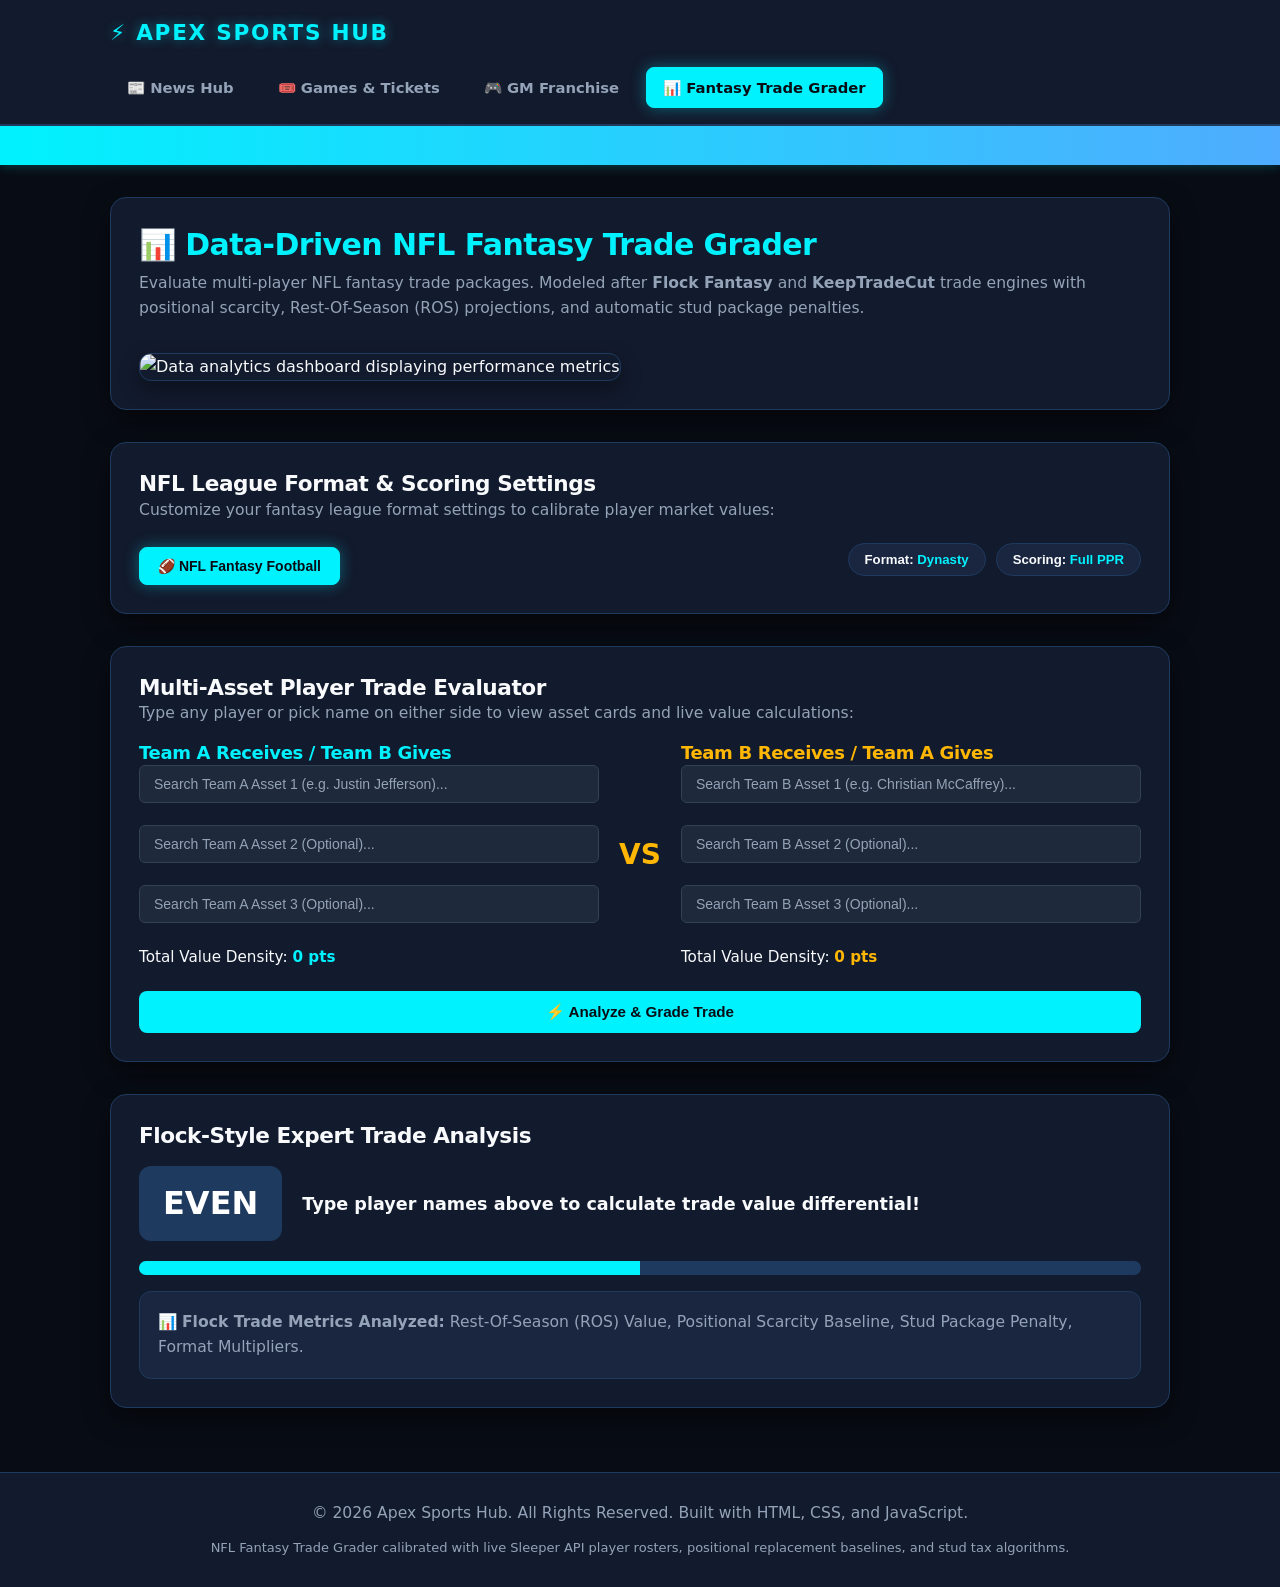
==== commit cb597dac: "Refactor fantasy.html for metadata and styles Updated metadata and improved accessibility for form i" ====
--- a/fantasy.html
+++ b/fantasy.html
@@ -4,27 +4,52 @@
     <!-- Document Metadata & Encoding -->
     <meta charset="UTF-8">
     <meta name="viewport" content="width=device-width, initial-scale=1.0">
-    <meta name="description" content="Apex Sports Hub - Data-Driven NFL Fantasy Trade Grader modeled after Flock Fantasy and KeepTradeCut. Analyze multi-player trades, rest-of-season projections, and stud premium package penalties for NFL fantasy football.">
-    <meta name="keywords" content="fantasy trade grader, trade calculator, Flock Fantasy, KeepTradeCut, fantasy football, dynasty trade calculator, ROS value, stud tax, NFL">
-    <meta name="author" content="Apex Sports Development Team">
-    
-    <!-- Open Graph Metadata for Social Media Sharing -->
-    <meta property="og:title" content="Apex Sports Hub | Data-Driven NFL Fantasy Trade Grader">
-    <meta property="og:description" content="Evaluate NFL fantasy trade packages instantly! Modeled after professional trade engines with positional scarcity and stud tax penalties.">
-    <meta property="og:image" content="https://images.unsplash.com/photo-1460925895917-afdab827c52f?auto=format&fit=crop&w=1200&q=80">
-    <meta property="og:type" content="website">
-
-    <!-- Page Title -->
+    <meta name="description" content="Apex Sports Hub - Data-Driven NFL Fantasy Trade Grader modeled after Flock Fantasy and KeepTradeCut.">
     <title>Apex Sports Hub | Data-Driven NFL Fantasy Trade Grader</title>
-
-    <!-- External Style Sheet Link -->
     <link rel="stylesheet" href="styles.css">
+    <style>
+        /* High-contrast input and player preview badge styles */
+        .form-input {
+            color: #ffffff !important;
+            background-color: #1e293b !important;
+            border: 1px solid #334155;
+            padding: 10px 14px;
+            border-radius: 6px;
+            font-size: 14px;
+            width: 100%;
+            box-sizing: border-box;
+        }
+        .form-input::placeholder {
+            color: #94a3b8;
+        }
+        .asset-input-group {
+            margin-bottom: 12px;
+        }
+        .player-card-preview {
+            background: rgba(59, 130, 246, 0.15);
+            border: 1px solid #3b82f6;
+            border-radius: 6px;
+            padding: 8px 12px;
+            margin-top: 6px;
+            font-size: 13px;
+            color: #f8fafc;
+            display: flex;
+            justify-content: space-between;
+            align-items: center;
+        }
+        .preview-name {
+            font-weight: 700;
+            color: #60a5fa;
+        }
+        .preview-details {
+            font-size: 12px;
+            color: #cbd5e1;
+        }
+    </style>
 </head>
 <body>
 
-    <!-- ==================================================
-         GLOBAL NAVIGATION BAR
-    ================================================== -->
+    <!-- GLOBAL NAVIGATION BAR -->
     <header class="navbar" aria-label="Global Navigation Header">
         <div class="nav-container">
             <div class="brand-logo" aria-label="Apex Sports Hub Brand Logo">
@@ -39,27 +64,22 @@
         </div>
     </header>
 
-    <!-- ==================================================
-         LIVE TICKER MARQUEE
-    ================================================== -->
+    <!-- LIVE TICKER MARQUEE -->
     <div class="ticker-bar" aria-label="Fantasy Trade Grader Ticker">
         <div class="ticker-content" id="live-ticker-text">
-            📊 <strong>FLOCK-STYLE NFL TRADE ENGINE READY:</strong> Search any active NFL player or draft pick, adjust Dynasty/Redraft settings, and analyze package density values!
+            📊 <strong>FLOCK-STYLE NFL TRADE ENGINE READY:</strong> Search any active NFL player or draft pick on both sides to evaluate package density values!
         </div>
     </div>
 
-    <!-- ==================================================
-         MAIN PAGE CONTAINER
-    ================================================== -->
+    <!-- MAIN PAGE CONTAINER -->
     <main class="page-container">
 
         <!-- HERO SECTION -->
         <section class="hero-card" aria-labelledby="hero-title">
             <h1 id="hero-title">📊 Data-Driven NFL Fantasy Trade Grader</h1>
             <p>
-                Evaluate complex multi-player NFL fantasy trade packages like the industry pros! Modeled after 
-                <strong>Flock Fantasy</strong> and <strong>KeepTradeCut</strong> trade engines. Search any active NFL player, rookie, 
-                or draft pick below to analyze Rest-Of-Season (ROS) projections, positional scarcity, and automatic stud-premium package density penalties.
+                Evaluate multi-player NFL fantasy trade packages. Modeled after 
+                <strong>Flock Fantasy</strong> and <strong>KeepTradeCut</strong> trade engines with positional scarcity, Rest-Of-Season (ROS) projections, and automatic stud package penalties.
             </p>
             <img class="hero-image" 
                  src="https://images.unsplash.com/photo-1460925895917-afdab827c52f?auto=format&fit=crop&w=1200&q=80" 
@@ -70,14 +90,13 @@
         <!-- FORMAT SETTINGS CONTROLS -->
         <section class="section-card" aria-labelledby="format-heading">
             <h2 id="format-heading">NFL League Format & Scoring Settings</h2>
-            <p>Customize your fantasy league format settings to dynamically calibrate player market values:</p>
+            <p>Customize your fantasy league format settings to calibrate player market values:</p>
 
             <div class="settings-control-bar">
                 <div class="sport-tabs">
                     <button class="tab-btn active" role="tab" aria-selected="true">🏈 NFL Fantasy Football</button>
                 </div>
 
-                <!-- Format Toggles -->
                 <div class="format-toggles" aria-label="League Format Toggles">
                     <button id="toggle-league-type" class="toggle-pill" onclick="toggleFormatSetting('dynasty')" aria-label="Toggle Dynasty or Redraft Format">Format: <span>Dynasty</span></button>
                     <button id="toggle-scoring-type" class="toggle-pill" onclick="toggleFormatSetting('scoring')" aria-label="Toggle Scoring Format">Scoring: <span>Full PPR</span></button>
@@ -91,7 +110,7 @@
         <!-- SIDE-BY-SIDE MULTI-ASSET TRADE EVALUATOR -->
         <section class="section-card" aria-labelledby="evaluator-heading">
             <h2 id="evaluator-heading">Multi-Asset Player Trade Evaluator</h2>
-            <p>Search and add up to 3 players or draft picks per side to compare total package values:</p>
+            <p>Type any player or pick name on either side to view asset cards and live value calculations:</p>
 
             <div class="trade-evaluator-grid">
                 
@@ -99,29 +118,41 @@
                 <div class="eval-column" aria-label="Team A Asset Inputs">
                     <h3 class="team-title text-primary">Team A Receives / Team B Gives</h3>
                     
-                    <input type="text" 
-                           id="fantasy-input-A1" 
-                           class="form-input" 
-                           list="all-players-list" 
-                           placeholder="Search NFL Player / Pick 1 (e.g. Justin Jefferson)..." 
-                           oninput="calculateFantasyTrade()"
-                           aria-label="Team A Asset Input 1">
-                           
-                    <input type="text" 
-                           id="fantasy-input-A2" 
-                           class="form-input" 
-                           list="all-players-list" 
-                           placeholder="Search NFL Player / Pick 2 (Optional)..." 
-                           oninput="calculateFantasyTrade()"
-                           aria-label="Team A Asset Input 2">
-                           
-                    <input type="text" 
-                           id="fantasy-input-A3" 
-                           class="form-input" 
-                           list="all-players-list" 
-                           placeholder="Search NFL Player / Pick 3 (Optional)..." 
-                           oninput="calculateFantasyTrade()"
-                           aria-label="Team A Asset Input 3">
+                    <div class="asset-input-group">
+                        <input type="text" 
+                               id="fantasy-input-A1" 
+                               class="form-input" 
+                               list="all-players-list" 
+                               placeholder="Search Team A Asset 1 (e.g. Justin Jefferson)..." 
+                               oninput="calculateFantasyTrade()"
+                               onchange="calculateFantasyTrade()"
+                               aria-label="Team A Asset Input 1">
+                        <div id="preview-A1"></div>
+                    </div>
+                           
+                    <div class="asset-input-group">
+                        <input type="text" 
+                               id="fantasy-input-A2" 
+                               class="form-input" 
+                               list="all-players-list" 
+                               placeholder="Search Team A Asset 2 (Optional)..." 
+                               oninput="calculateFantasyTrade()"
+                               onchange="calculateFantasyTrade()"
+                               aria-label="Team A Asset Input 2">
+                        <div id="preview-A2"></div>
+                    </div>
+                           
+                    <div class="asset-input-group">
+                        <input type="text" 
+                               id="fantasy-input-A3" 
+                               class="form-input" 
+                               list="all-players-list" 
+                               placeholder="Search Team A Asset 3 (Optional)..." 
+                               oninput="calculateFantasyTrade()"
+                               onchange="calculateFantasyTrade()"
+                               aria-label="Team A Asset Input 3">
+                        <div id="preview-A3"></div>
+                    </div>
 
                     <div class="value-summary">
                         Total Value Density: <strong id="val-teamA" class="text-primary">0 pts</strong>
@@ -135,29 +166,41 @@
                 <div class="eval-column" aria-label="Team B Asset Inputs">
                     <h3 class="team-title text-accent">Team B Receives / Team A Gives</h3>
                     
-                    <input type="text" 
-                           id="fantasy-input-B1" 
-                           class="form-input" 
-                           list="all-players-list" 
-                           placeholder="Search NFL Player / Pick 1 (e.g. Christian McCaffrey)..." 
-                           oninput="calculateFantasyTrade()"
-                           aria-label="Team B Asset Input 1">
-                           
-                    <input type="text" 
-                           id="fantasy-input-B2" 
-                           class="form-input" 
-                           list="all-players-list" 
-                           placeholder="Search NFL Player / Pick 2 (Optional)..." 
-                           oninput="calculateFantasyTrade()"
-                           aria-label="Team B Asset Input 2">
-                           
-                    <input type="text" 
-                           id="fantasy-input-B3" 
-                           class="form-input" 
-                           list="all-players-list" 
-                           placeholder="Search NFL Player / Pick 3 (Optional)..." 
-                           oninput="calculateFantasyTrade()"
-                           aria-label="Team B Asset Input 3">
+                    <div class="asset-input-group">
+                        <input type="text" 
+                               id="fantasy-input-B1" 
+                               class="form-input" 
+                               list="all-players-list" 
+                               placeholder="Search Team B Asset 1 (e.g. Christian McCaffrey)..." 
+                               oninput="calculateFantasyTrade()"
+                               onchange="calculateFantasyTrade()"
+                               aria-label="Team B Asset Input 1">
+                        <div id="preview-B1"></div>
+                    </div>
+                           
+                    <div class="asset-input-group">
+                        <input type="text" 
+                               id="fantasy-input-B2" 
+                               class="form-input" 
+                               list="all-players-list" 
+                               placeholder="Search Team B Asset 2 (Optional)..." 
+                               oninput="calculateFantasyTrade()"
+                               onchange="calculateFantasyTrade()"
+                               aria-label="Team B Asset Input 2">
+                        <div id="preview-B2"></div>
+                    </div>
+                           
+                    <div class="asset-input-group">
+                        <input type="text" 
+                               id="fantasy-input-B3" 
+                               class="form-input" 
+                               list="all-players-list" 
+                               placeholder="Search Team B Asset 3 (Optional)..." 
+                               oninput="calculateFantasyTrade()"
+                               onchange="calculateFantasyTrade()"
+                               aria-label="Team B Asset Input 3">
+                        <div id="preview-B3"></div>
+                    </div>
 
                     <div class="value-summary">
                         Total Value Density: <strong id="val-teamB" class="text-accent">0 pts</strong>
